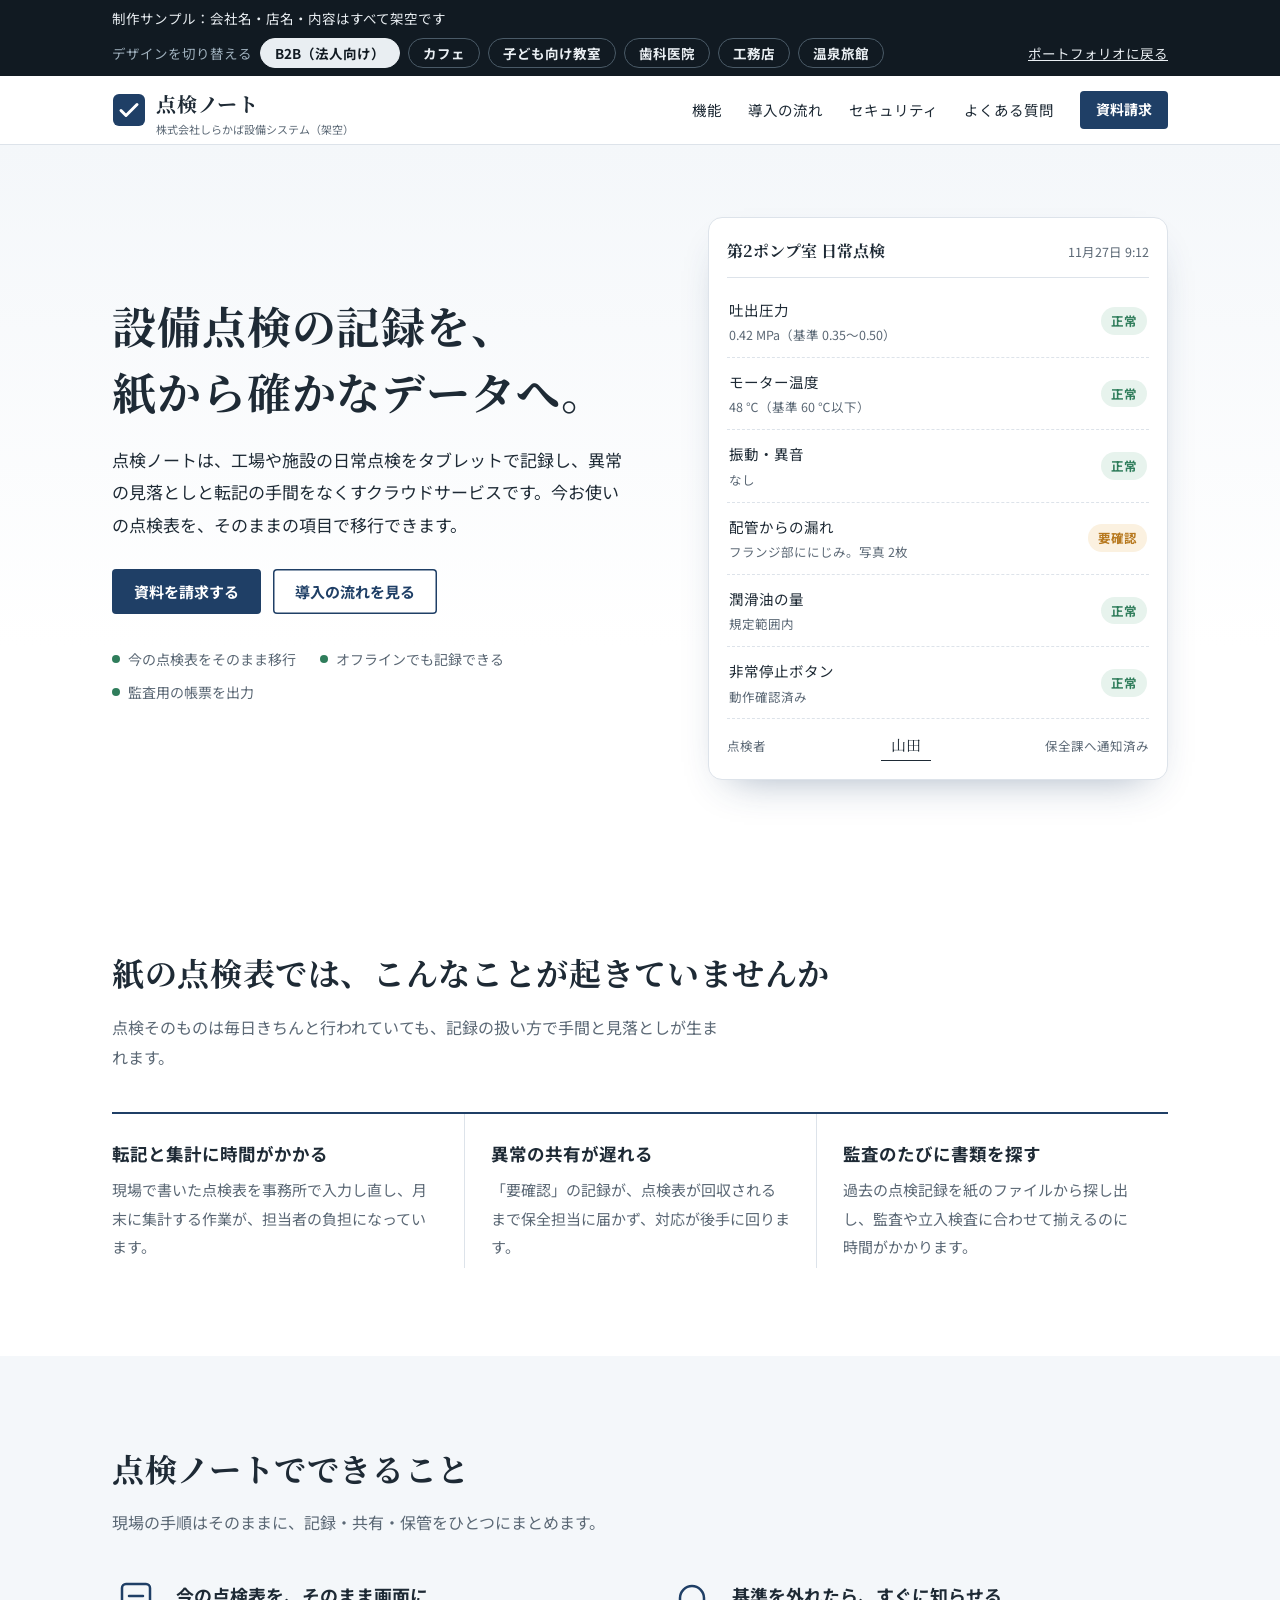
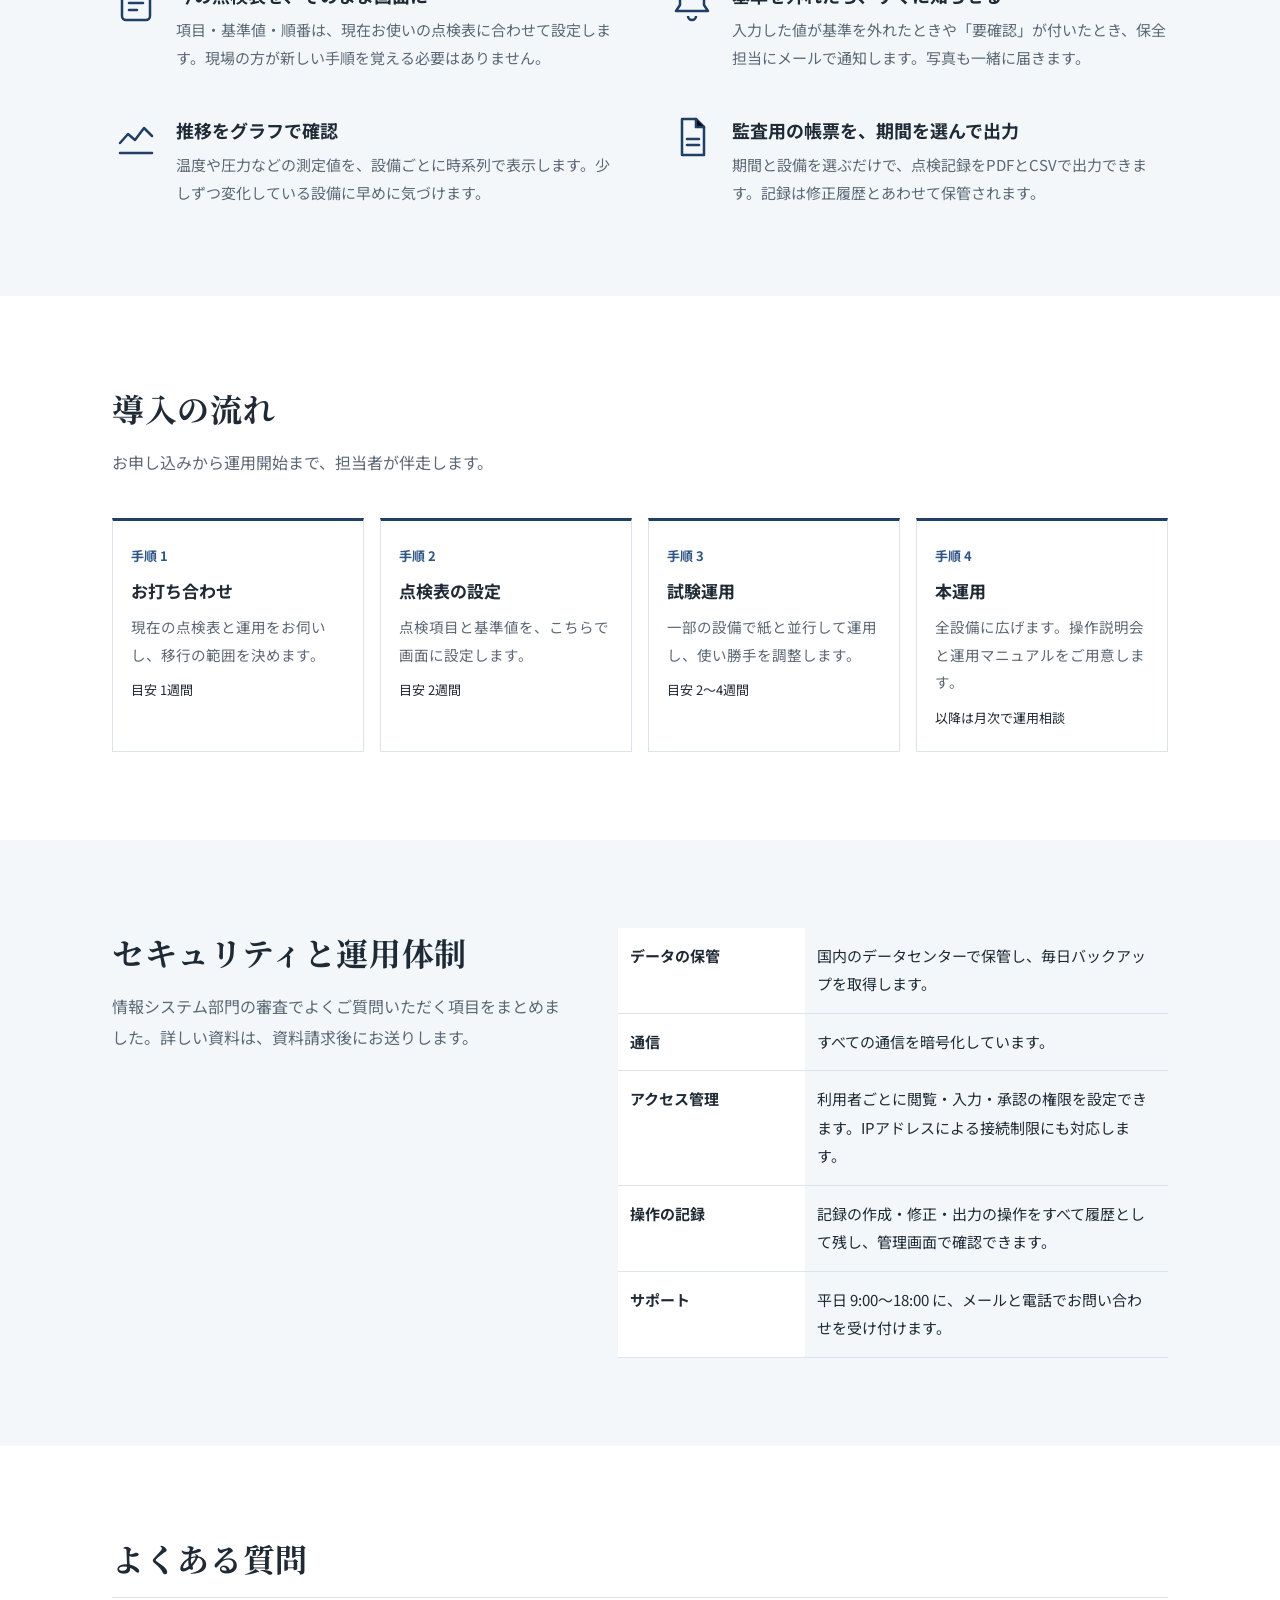
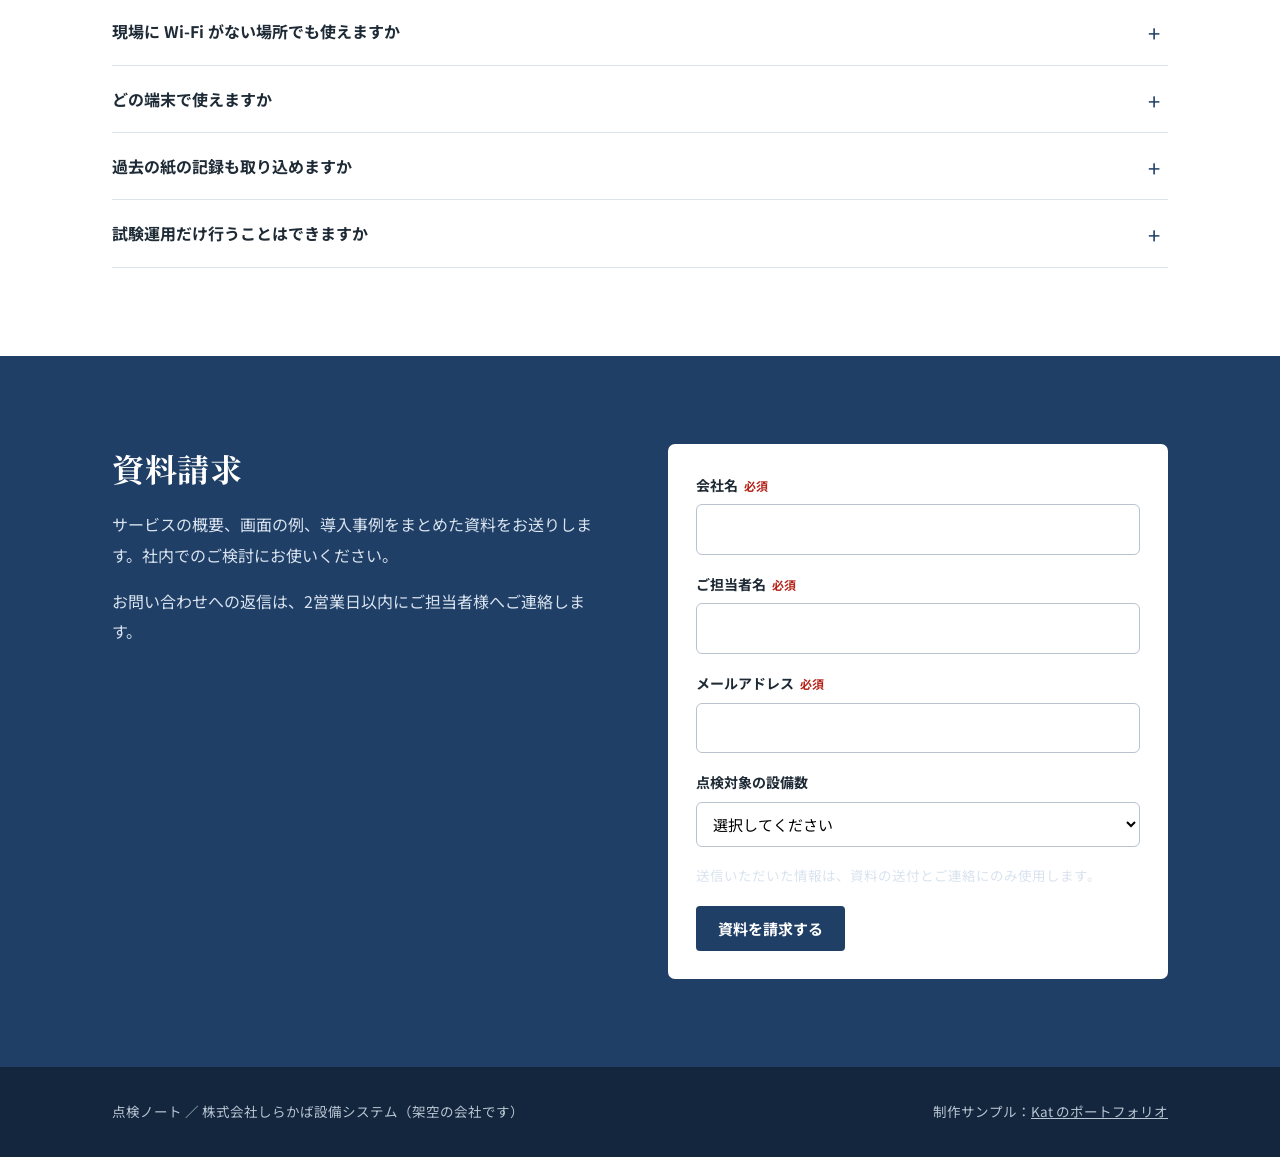
==== docs/samples/corporate/index.html @ 9414c715 "first commit" ====
<!DOCTYPE html>
<html lang="ja" data-theme="b2b">
<head>
<meta charset="utf-8">
<meta name="viewport" content="width=device-width, initial-scale=1">
<title>点検ノート｜設備点検の記録をデジタル化（制作サンプル）</title>
<meta name="robots" content="noindex">
<link rel="preconnect" href="https://fonts.googleapis.com">
<link rel="preconnect" href="https://fonts.gstatic.com" crossorigin>
<link href="https://fonts.googleapis.com/css2?family=Noto+Sans+JP:wght@400;500;700&family=Noto+Serif+JP:wght@600;700&family=Klee+One:wght@600&family=Zen+Maru+Gothic:wght@400;500;700&family=M+PLUS+Rounded+1c:wght@400;500;800&family=Zen+Kaku+Gothic+New:wght@500;700;900&family=Zen+Old+Mincho:wght@600;700&display=swap" rel="stylesheet">
<style>
  /* ---------- テーマ ---------- */
  :root, [data-theme="b2b"] {
    --bg: #ffffff; --tint: #f4f7fa; --line: #dde3ea; --text: #1e2a35; --sub: #5b6875;
    --primary: #1f3f66; --primary-2: #2d5689; --on-primary: #ffffff;
    --ok: #2f7d5b; --ok-bg: #e7f3ed; --warn: #b7791f; --warn-bg: #fbf1e0;
    --head: "Noto Serif JP", "Hiragino Mincho ProN", serif; --head-w: 700;
    --body: "Noto Sans JP", "Hiragino Sans", "Yu Gothic", sans-serif;
    --r: 4px; --r-card: 14px;
    --hero-bg: linear-gradient(180deg, #f4f7fa, #fff 70%);
    --dark: #1f3f66; --dark-text: #d9e3ef; --foot: #14263d; --foot-text: #b8c4d2;
  }
  [data-theme="cafe"] {
    --bg: #f6f7f2; --tint: #eceee4; --line: #d8dccd; --text: #2b2a26; --sub: #66655c;
    --primary: #3c5a44; --primary-2: #4c7055; --on-primary: #f6f7f2;
    --ok: #3c5a44; --ok-bg: #e2ebdf; --warn: #8a5a2b; --warn-bg: #f1e3d2;
    --head: "Klee One", "Hiragino Mincho ProN", serif; --head-w: 600;
    --body: "Zen Maru Gothic", "Hiragino Maru Gothic ProN", sans-serif;
    --r: 999px; --r-card: 22px;
    --hero-bg: repeating-linear-gradient(90deg, #f6f7f2 0 22px, #f1f3ec 22px 23px);
    --dark: #2f4636; --dark-text: #dfe7da; --foot: #26372b; --foot-text: #c4cfbf;
  }
  [data-theme="kids"] {
    --bg: #ffffff; --tint: #eef7ff; --line: #d6e6f5; --text: #22314a; --sub: #56667f;
    --primary: #ff7a2f; --primary-2: #f06818; --on-primary: #ffffff;
    --ok: #138a8a; --ok-bg: #dcf5f3; --warn: #c2410c; --warn-bg: #ffe9dc;
    --head: "M PLUS Rounded 1c", "Hiragino Maru Gothic ProN", sans-serif; --head-w: 800;
    --body: "M PLUS Rounded 1c", "Hiragino Maru Gothic ProN", sans-serif;
    --r: 12px; --r-card: 20px;
    --hero-bg: radial-gradient(#cfe5fb 1.4px, transparent 1.6px) 0 0 / 22px 22px, #eef7ff;
    --dark: #138a8a; --dark-text: #e3fbf9; --foot: #22314a; --foot-text: #c3cfe0;
  }

  [data-theme="dental"] {
    --bg: #ffffff; --tint: #eef6f5; --line: #d5e6e4; --text: #1f3133; --sub: #5a6e70;
    --primary: #24707a; --primary-2: #2d8591; --on-primary: #ffffff;
    --ok: #24707a; --ok-bg: #e0f1ef; --warn: #9a5b13; --warn-bg: #fbeedd;
    --head: "Zen Kaku Gothic New", "Hiragino Sans", sans-serif; --head-w: 700;
    --body: "Zen Kaku Gothic New", "Hiragino Sans", sans-serif;
    --r: 10px; --r-card: 18px;
    --hero-bg: linear-gradient(160deg, #e6f3f1 0%, #ffffff 55%);
    --dark: #1f5960; --dark-text: #d9ecea; --foot: #173e43; --foot-text: #b9d3d1;
  }
  [data-theme="builder"] {
    --bg: #ffffff; --tint: #f1efea; --line: #dcd8cf; --text: #262421; --sub: #625d55;
    --primary: #2d2a26; --primary-2: #4a453e; --on-primary: #ffffff;
    --ok: #8a6416; --ok-bg: #f4ead3; --warn: #2d2a26; --warn-bg: #e4e0d8;
    --head: "Zen Kaku Gothic New", "Hiragino Sans", sans-serif; --head-w: 900;
    --body: "Zen Kaku Gothic New", "Hiragino Sans", sans-serif;
    --r: 0px; --r-card: 0px;
    --hero-bg: linear-gradient(90deg, #f1efea 0 38%, #ffffff 38%);
    --dark: #2d2a26; --dark-text: #ddd7cc; --foot: #1c1a18; --foot-text: #b5aea3;
  }
  [data-theme="ryokan"] {
    --bg: #f4f3ef; --tint: #ebe9e2; --line: #d6d2c6; --text: #26292e; --sub: #63666b;
    --primary: #2c3e57; --primary-2: #3d5475; --on-primary: #f4f3ef;
    --ok: #7d5c2b; --ok-bg: #efe6d6; --warn: #8b3a2b; --warn-bg: #f2e1dc;
    --head: "Zen Old Mincho", "Hiragino Mincho ProN", serif; --head-w: 700;
    --body: "Noto Sans JP", "Hiragino Sans", sans-serif;
    --r: 2px; --r-card: 4px;
    --hero-bg: linear-gradient(180deg, #ebe9e2, #f4f3ef 80%);
    --dark: #2c3e57; --dark-text: #d8dee8; --foot: #1e2b3d; --foot-text: #b4bfcf;
  }

  * { box-sizing: border-box; }
  body { margin: 0; font-family: var(--body); color: var(--text); background: var(--bg); font-size: 16px; line-height: 1.9; }
  a { color: var(--primary-2); }
  :focus-visible { outline: 3px solid var(--primary-2); outline-offset: 2px; }
  .wrap { max-width: 1120px; margin: 0 auto; padding: 0 32px; }

  /* ---------- 切り替えバナー（サンプル共通） ---------- */
  .switcher { background: #111a22; color: #e9eef2; font-family: "Noto Sans JP", sans-serif; font-size: 13.5px; line-height: 1.5; }
  .switcher .wrap { display: flex; align-items: center; justify-content: space-between; gap: 10px 18px; flex-wrap: wrap; padding-top: 8px; padding-bottom: 8px; }
  .switcher a { color: #e9eef2; }
  .switcher .pick { display: flex; align-items: center; gap: 8px; flex-wrap: wrap; }
  .switcher .pick span { color: #9fb0bd; }
  .switcher button { font: 700 13.5px "Noto Sans JP", sans-serif; color: #e9eef2; background: transparent; border: 1px solid #4a5a67; border-radius: 999px; padding: 4px 14px; cursor: pointer; }
  .switcher button[aria-pressed="true"] { background: #e9eef2; color: #111a22; border-color: #e9eef2; }
  .switcher button:focus-visible { outline: 2px solid #ffd166; outline-offset: 2px; }
  .switcher button { white-space: nowrap; flex: none; }
  @media (max-width: 700px) {
    .switcher .pick { flex-wrap: nowrap; overflow-x: auto; width: 100%; padding-bottom: 4px; scrollbar-width: thin; }
    .switcher .pick span { flex: none; }
  }

  /* ---------- ヘッダー ---------- */
  header.g { border-bottom: 1px solid var(--line); background: var(--bg); position: sticky; top: 0; z-index: 5; }
  header.g .wrap { display: flex; align-items: center; justify-content: space-between; height: 68px; }
  .logo { display: flex; align-items: center; gap: 10px; text-decoration: none; color: var(--text); }
  .logo svg { flex: none; }
  .logo b { font-family: var(--head); font-weight: var(--head-w); font-size: 20px; letter-spacing: .04em; }
  .logo small { font-size: 11px; color: var(--sub); display: block; line-height: 1.2; }
  nav.g { display: flex; align-items: center; gap: 26px; font-size: 14.5px; }
  nav.g a { color: var(--text); text-decoration: none; }
  nav.g a:hover { color: var(--primary-2); }
  .btn { display: inline-block; font-weight: 700; text-decoration: none; border-radius: var(--r); padding: 12px 22px; font-size: 15px; line-height: 1.4; border: 0; cursor: pointer; font-family: var(--body); }
  .btn.primary { background: var(--primary); color: var(--on-primary); }
  .btn.primary:hover { background: var(--primary-2); }
  .btn.ghost { color: var(--primary); box-shadow: inset 0 0 0 1.5px var(--primary); background: var(--bg); }
  nav.g .btn { padding: 9px 16px; font-size: 14px; color: var(--on-primary); }
  [data-theme="kids"] .btn.primary { box-shadow: 0 4px 0 #c2541a; }
  [data-theme="kids"] .btn.primary:active { transform: translateY(2px); box-shadow: 0 2px 0 #c2541a; }

  /* ---------- ヒーロー ---------- */
  .hero { padding: 72px 0 80px; background: var(--hero-bg); }
  .hero .wrap { display: grid; grid-template-columns: 1.05fr .95fr; gap: 56px; align-items: center; }
  .hero h1 { font-family: var(--head); font-weight: var(--head-w); font-size: clamp(30px, 3.6vw, 44px); line-height: 1.5; margin: 0 0 20px; letter-spacing: .02em; }
  .hero h1 span { display: inline-block; }
  .hero p.lead { font-size: 17px; margin: 0 0 28px; max-width: 30em; }
  .hero .ctas { display: flex; gap: 12px; flex-wrap: wrap; }
  .hero .facts { display: flex; flex-wrap: wrap; gap: 6px 24px; margin: 32px 0 0; padding: 0; list-style: none; color: var(--sub); font-size: 14px; }
  .hero .facts li { white-space: nowrap; }
  .hero .facts li::before { content: ""; display: inline-block; width: 8px; height: 8px; background: var(--ok); border-radius: 50%; margin-right: 8px; vertical-align: 2px; }

  .device { background: #fff; border: 1px solid var(--line); border-radius: var(--r-card); box-shadow: 0 18px 40px -22px rgba(31,63,102,.45); padding: 18px; max-width: 460px; justify-self: end; width: 100%; }
  [data-theme="cafe"] .device { box-shadow: 0 18px 40px -24px rgba(47,70,54,.5); transform: rotate(-1.2deg); }
  [data-theme="kids"] .device { box-shadow: 8px 8px 0 #cfe5fb; border: 2px solid #22314a; }
  .device .top { display: flex; justify-content: space-between; align-items: baseline; border-bottom: 1px solid var(--line); padding-bottom: 10px; gap: 10px; }
  .device .top b { font-size: 16px; font-family: var(--head); font-weight: var(--head-w); }
  .device .top span { font-size: 12.5px; color: var(--sub); white-space: nowrap; }
  .checks { list-style: none; margin: 8px 0 0; padding: 0; }
  .checks li { display: grid; grid-template-columns: 1fr auto; gap: 8px; padding: 10px 2px; border-bottom: 1px dashed var(--line); font-size: 14.5px; }
  .checks li small { display: block; color: var(--sub); font-size: 12.5px; }
  .tag { font-size: 12.5px; font-weight: 700; padding: 2px 10px; border-radius: 999px; align-self: center; white-space: nowrap; }
  .tag.ok { color: var(--ok); background: var(--ok-bg); }
  .tag.warn { color: var(--warn); background: var(--warn-bg); }
  .tag.plain { color: var(--sub); background: var(--tint); }
  .device .foot { display: flex; justify-content: space-between; align-items: center; gap: 8px; margin-top: 12px; font-size: 12.5px; color: var(--sub); }
  .device .foot .sign { font-family: var(--head); color: var(--text); font-size: 15px; border-bottom: 1px solid var(--text); padding: 0 10px; }

  /* ---------- 各セクション ---------- */
  section { padding: 88px 0; }
  section.tint { background: var(--tint); }
  h2 { font-family: var(--head); font-weight: var(--head-w); font-size: clamp(24px, 2.6vw, 32px); line-height: 1.55; margin: 0 0 14px; letter-spacing: .02em; }
  .sec-lead { color: var(--sub); max-width: 38em; margin: 0 0 40px; }

  .issues { display: grid; grid-template-columns: repeat(3, 1fr); border-top: 2px solid var(--primary); }
  [data-theme="cafe"] .issues { border-top: 2px dotted var(--primary); }
  .issues div { padding: 26px 26px 6px 0; }
  .issues div + div { padding-left: 26px; border-left: 1px solid var(--line); }
  .issues h3 { font-size: 17.5px; margin: 0 0 8px; line-height: 1.6; }
  .issues p { margin: 0; color: var(--sub); font-size: 15px; }
  [data-theme="kids"] .issues { border-top: 0; gap: 16px; }
  [data-theme="kids"] .issues div { background: var(--tint); border-radius: var(--r-card); padding: 22px; border: 0; }

  .features { display: grid; grid-template-columns: 1fr 1fr; gap: 40px 56px; }
  .feature { display: grid; grid-template-columns: 48px 1fr; gap: 16px; }
  .feature svg { width: 48px; height: 48px; color: var(--primary); }
  [data-theme="kids"] .feature svg { background: var(--ok-bg); color: var(--ok); border-radius: 14px; padding: 8px; }
  .feature h3 { font-size: 18px; margin: 4px 0 6px; line-height: 1.55; }
  .feature p { margin: 0; color: var(--sub); font-size: 15px; }

  .steps { list-style: none; counter-reset: s; margin: 0; padding: 0; display: grid; grid-template-columns: repeat(4, 1fr); gap: 16px; }
  .steps li { counter-increment: s; background: #fff; border: 1px solid var(--line); border-top: 3px solid var(--primary); padding: 18px 18px 20px; border-radius: 0; }
  .steps li::before { content: var(--step-label, "手順 ") counter(s); font-size: 13px; font-weight: 700; color: var(--primary-2); }
  [data-theme="cafe"] .steps li { border: 1px solid var(--line); border-radius: var(--r-card); }
  [data-theme="kids"] .steps li { border: 2px solid var(--line); border-radius: var(--r-card); }
  [data-theme="kids"] .steps li:nth-child(even) { border-top-color: var(--ok); }
  [data-theme="kids"] .steps li:nth-child(odd) { border-top: 6px solid var(--primary); }
  [data-theme="kids"] .steps li:nth-child(even) { border-top: 6px solid var(--ok); }
  .steps h3 { font-size: 17px; margin: 6px 0 6px; }
  .steps p { margin: 0; font-size: 14.5px; color: var(--sub); }
  .steps .term { display: block; margin-top: 10px; font-size: 13px; color: var(--text); }

  .info { display: grid; grid-template-columns: .9fr 1.1fr; gap: 56px; align-items: start; }
  .info table { width: 100%; border-collapse: collapse; font-size: 15px; }
  .info th, .info td { text-align: left; padding: 14px 12px; border-bottom: 1px solid var(--line); vertical-align: top; }
  .info th { width: 34%; font-weight: 700; background: var(--tint); }
  section.tint .info th { background: var(--bg); }

  .faq details { border-bottom: 1px solid var(--line); }
  .faq details:first-of-type { border-top: 1px solid var(--line); }
  .faq summary { cursor: pointer; list-style: none; padding: 18px 40px 18px 0; font-weight: 700; position: relative; }
  .faq summary::-webkit-details-marker { display: none; }
  .faq summary::after { content: "+"; position: absolute; right: 8px; top: 14px; font-size: 22px; font-weight: 400; color: var(--primary); }
  .faq details[open] summary::after { content: "−"; }
  .faq details p { margin: 0 0 18px; color: var(--sub); max-width: 46em; }

  .contact { background: var(--dark); color: #fff; }
  .contact .wrap { display: grid; grid-template-columns: 1fr 1fr; gap: 56px; }
  .contact h2 { color: #fff; }
  .contact p { color: var(--dark-text); }
  form { background: #fff; color: #1e2a35; border-radius: calc(var(--r-card) / 2); padding: 28px; }
  .field { margin-bottom: 16px; }
  .field label { display: block; font-size: 14px; font-weight: 700; margin-bottom: 6px; }
  .field label .req { color: #b42318; font-size: 12px; margin-left: 6px; }
  .field input, .field select { width: 100%; font: inherit; font-size: 15px; padding: 10px 12px; border: 1px solid #b9c3ce; border-radius: 6px; background: #fff; }
  .field input:focus, .field select:focus { border-color: var(--primary-2); outline: 2px solid rgba(45,86,137,.25); }
  .field .err { color: #b42318; font-size: 13px; margin-top: 4px; display: none; }
  .field.invalid input { border-color: #b42318; }
  .field.invalid .err { display: block; }
  .agree { font-size: 13.5px; color: #5b6875; margin: 6px 0 18px; }
  .done { display: none; border-left: 4px solid var(--ok); background: var(--ok-bg); padding: 14px 16px; margin-top: 16px; font-size: 14.5px; }
  .done.show { display: block; }
  form .btn.primary { color: var(--on-primary); }

  /* 歯科 */
  [data-theme="dental"] .device { box-shadow: 0 20px 44px -26px rgba(36,112,122,.55); }
  [data-theme="dental"] .issues { border-top: 0; gap: 16px; }
  [data-theme="dental"] .issues div { border: 1px solid var(--line); border-radius: var(--r-card); padding: 22px; }
  [data-theme="dental"] .steps li { border-radius: var(--r-card); border-top-width: 1px; border-left: 4px solid var(--primary); }
  /* 工務店 */
  [data-theme="builder"] .hero h1 { font-size: clamp(34px, 4.8vw, 60px); line-height: 1.3; letter-spacing: 0; }
  [data-theme="builder"] .device { border: 2px solid var(--text); box-shadow: 12px 12px 0 #d9c49a; }
  [data-theme="builder"] .issues { border-top: 6px solid var(--text); }
  [data-theme="builder"] h2 { font-size: clamp(26px, 3vw, 38px); }
  [data-theme="builder"] .steps li { border: 2px solid var(--text); border-top-width: 2px; }
  [data-theme="builder"] .steps li::before { color: var(--ok); font-size: 15px; }
  [data-theme="builder"] .feature svg { color: var(--ok); }
  /* 旅館 */
  [data-theme="ryokan"] h2, [data-theme="ryokan"] .hero h1 { letter-spacing: .12em; }
  [data-theme="ryokan"] .device { box-shadow: none; border: 1px solid var(--text); background: #fbfaf7; }
  [data-theme="ryokan"] .issues { border-top: 1px solid var(--text); }
  [data-theme="ryokan"] .steps li { background: transparent; border: 0; border-top: 1px solid var(--text); padding-left: 0; }
  [data-theme="ryokan"] .feature svg { color: var(--ok); }
  @media (min-width: 901px) {
    [data-theme="ryokan"] .hero .wrap > div:first-child { display: grid; grid-template-columns: auto minmax(0, 1fr); column-gap: 44px; align-items: start; }
    [data-theme="ryokan"] .hero h1 { writing-mode: vertical-rl; grid-row: 1 / span 3; font-size: clamp(34px, 3.4vw, 44px); line-height: 1.7; margin: 0; height: 9.5em; }
    [data-theme="ryokan"] .hero h1 span { display: block; }
    [data-theme="ryokan"] .hero p.lead { margin-top: 8px; }
  }

  footer { background: var(--foot); color: var(--foot-text); font-size: 13.5px; padding: 32px 0; }
  footer .wrap { display: flex; justify-content: space-between; flex-wrap: wrap; gap: 12px; }
  footer a { color: var(--foot-text); }

  @media (max-width: 900px) {
    nav.g a:not(.btn) { display: none; }
    .hero .wrap, .info, .contact .wrap { grid-template-columns: 1fr; }
    .device { justify-self: start; }
    .issues { grid-template-columns: 1fr; }
    .issues div + div { padding-left: 0; border-left: 0; border-top: 1px solid var(--line); }
    [data-theme="kids"] .issues div + div { padding-left: 22px; border-top: 0; }
    .features { grid-template-columns: 1fr; }
    .steps { grid-template-columns: 1fr 1fr; }
  }
  @media (max-width: 560px) {
    .wrap { padding: 0 20px; }
    .steps { grid-template-columns: 1fr; }
    .hero .facts { flex-direction: column; gap: 4px; }
  }
</style>
</head>
<body>
<div class="switcher" role="region" aria-label="制作サンプルの表示切り替え">
  <div class="wrap">
    <span>制作サンプル：会社名・店名・内容はすべて架空です</span>
    <div class="pick" id="pick"><span id="pick-label">デザインを切り替える</span></div>
    <a href="../../index.html">ポートフォリオに戻る</a>
  </div>
</div>

<header class="g">
  <div class="wrap">
    <a class="logo" href="#top" id="logo"></a>
    <nav class="g" aria-label="メイン" id="nav"></nav>
  </div>
</header>

<main id="top">
  <div class="hero">
    <div class="wrap">
      <div>
        <h1 id="h1"></h1>
        <p class="lead" id="lead"></p>
        <div class="ctas" id="ctas"></div>
        <ul class="facts" id="facts"></ul>
      </div>
      <div class="device" id="device" role="img"></div>
    </div>
  </div>

  <section aria-labelledby="issues-h">
    <div class="wrap">
      <h2 id="issues-h"></h2>
      <p class="sec-lead" id="issues-lead"></p>
      <div class="issues" id="issues"></div>
    </div>
  </section>

  <section class="tint" id="features" aria-labelledby="features-h">
    <div class="wrap">
      <h2 id="features-h"></h2>
      <p class="sec-lead" id="features-lead"></p>
      <div class="features" id="feature-list"></div>
    </div>
  </section>

  <section id="flow" aria-labelledby="flow-h">
    <div class="wrap">
      <h2 id="flow-h"></h2>
      <p class="sec-lead" id="flow-lead"></p>
      <ol class="steps" id="steps"></ol>
    </div>
  </section>

  <section class="tint" id="info" aria-labelledby="info-h">
    <div class="wrap info">
      <div>
        <h2 id="info-h"></h2>
        <p class="sec-lead" id="info-lead" style="margin-bottom:0"></p>
      </div>
      <table id="info-table"></table>
    </div>
  </section>

  <section id="faq" class="faq" aria-labelledby="faq-h">
    <div class="wrap">
      <h2 id="faq-h">よくある質問</h2>
      <div id="faq-list"></div>
    </div>
  </section>

  <section class="contact" id="contact" aria-labelledby="contact-h">
    <div class="wrap">
      <div id="contact-text"><h2 id="contact-h"></h2></div>
      <form id="form" novalidate></form>
    </div>
  </section>
</main>

<footer>
  <div class="wrap">
    <span id="foot-name"></span>
    <span>制作サンプル：<a href="../../index.html">Kat のポートフォリオ</a></span>
  </div>
</footer>

<script>
(function () {
  "use strict";

  // アイコン（48x48、currentColor で塗る）
  const ICON = {
    sheet: '<rect x="10" y="6" width="28" height="36" rx="4" fill="none" stroke="currentColor" stroke-width="2.5"/><path d="M17 18h14M17 25h14M17 32h8" stroke="currentColor" stroke-width="2.5" stroke-linecap="round"/>',
    bell: '<path d="M24 8a12 12 0 0 1 12 12v7l4 6H8l4-6v-7A12 12 0 0 1 24 8z" fill="none" stroke="currentColor" stroke-width="2.5" stroke-linejoin="round"/><path d="M20 38a4 4 0 0 0 8 0" fill="none" stroke="currentColor" stroke-width="2.5"/>',
    chart: '<path d="M8 30l8-9 7 6 9-12 8 8" fill="none" stroke="currentColor" stroke-width="2.5" stroke-linejoin="round" stroke-linecap="round"/><path d="M8 40h32" stroke="currentColor" stroke-width="2.5" stroke-linecap="round"/>',
    doc: '<path d="M14 6h14l8 8v28H14z" fill="none" stroke="currentColor" stroke-width="2.5" stroke-linejoin="round"/><path d="M28 6v8h8M19 26h12M19 32h12" stroke="currentColor" stroke-width="2.5" stroke-linecap="round"/>',
    cup: '<path d="M10 18h24v10a10 10 0 0 1-10 10h-4a10 10 0 0 1-10-10z" fill="none" stroke="currentColor" stroke-width="2.5" stroke-linejoin="round"/><path d="M34 21h3a4 4 0 0 1 0 8h-3M16 8c-2 3 2 4 0 7M23 8c-2 3 2 4 0 7" fill="none" stroke="currentColor" stroke-width="2.5" stroke-linecap="round"/>',
    leaf: '<path d="M10 38C10 20 22 10 40 10c0 18-10 28-28 28z" fill="none" stroke="currentColor" stroke-width="2.5" stroke-linejoin="round"/><path d="M10 38L28 20" stroke="currentColor" stroke-width="2.5" stroke-linecap="round"/>',
    chair: '<path d="M14 8v18h20V8M12 26h24M16 26v14M32 26v14" fill="none" stroke="currentColor" stroke-width="2.5" stroke-linecap="round" stroke-linejoin="round"/>',
    clock: '<circle cx="24" cy="24" r="16" fill="none" stroke="currentColor" stroke-width="2.5"/><path d="M24 14v10l7 5" fill="none" stroke="currentColor" stroke-width="2.5" stroke-linecap="round"/>',
    puzzle: '<path d="M10 14h9a4 4 0 1 1 8 0h9v9a4 4 0 1 0 0 8v9H27a4 4 0 1 0-8 0h-9z" fill="none" stroke="currentColor" stroke-width="2.5" stroke-linejoin="round"/>',
    people: '<circle cx="17" cy="17" r="6" fill="none" stroke="currentColor" stroke-width="2.5"/><circle cx="32" cy="19" r="5" fill="none" stroke="currentColor" stroke-width="2.5"/><path d="M6 38c1-7 6-11 11-11s10 4 11 11M28 37c1-5 4-8 8-8 3 0 6 3 7 8" fill="none" stroke="currentColor" stroke-width="2.5" stroke-linecap="round"/>',
    star: '<path d="M24 7l5 11 12 1-9 8 3 12-11-6-11 6 3-12-9-8 12-1z" fill="none" stroke="currentColor" stroke-width="2.5" stroke-linejoin="round"/>',
    chat: '<path d="M8 12h32v20H22l-8 7v-7H8z" fill="none" stroke="currentColor" stroke-width="2.5" stroke-linejoin="round"/>',
    calendar: '<rect x="8" y="10" width="32" height="30" rx="4" fill="none" stroke="currentColor" stroke-width="2.5"/><path d="M8 19h32M16 6v8M32 6v8M15 27h5M15 33h5M27 27h5" stroke="currentColor" stroke-width="2.5" stroke-linecap="round"/>',
    shield: '<path d="M24 6l15 6v10c0 10-6 17-15 20C15 39 9 32 9 22V12z" fill="none" stroke="currentColor" stroke-width="2.5" stroke-linejoin="round"/><path d="M17 24l5 5 9-10" fill="none" stroke="currentColor" stroke-width="2.5" stroke-linecap="round" stroke-linejoin="round"/>',
    home: '<path d="M7 23L24 9l17 14M12 19v20h24V19" fill="none" stroke="currentColor" stroke-width="2.5" stroke-linecap="round" stroke-linejoin="round"/><path d="M21 39V29h6v10" fill="none" stroke="currentColor" stroke-width="2.5" stroke-linejoin="round"/>',
    tool: '<path d="M30 8a8 8 0 0 0-7 11L9 33l6 6 14-14a8 8 0 0 0 11-7l-5 2-4-4 2-5z" fill="none" stroke="currentColor" stroke-width="2.5" stroke-linejoin="round"/>',
    steam: '<path d="M8 32c4 6 28 6 32 0M10 38h28" fill="none" stroke="currentColor" stroke-width="2.5" stroke-linecap="round"/><path d="M17 8c-3 4 3 6 0 10s3 6 0 9M24 8c-3 4 3 6 0 10s3 6 0 9M31 8c-3 4 3 6 0 10s3 6 0 9" fill="none" stroke="currentColor" stroke-width="2.5" stroke-linecap="round"/>',
    bowl: '<path d="M7 22h34a17 15 0 0 1-34 0z" fill="none" stroke="currentColor" stroke-width="2.5" stroke-linejoin="round"/><path d="M16 40h16M30 8l-6 12M38 10l-10 10" stroke="currentColor" stroke-width="2.5" stroke-linecap="round"/>',
    bed: '<path d="M6 36V12M6 26h36v10M42 36V26a6 6 0 0 0-6-6H22v6" fill="none" stroke="currentColor" stroke-width="2.5" stroke-linecap="round" stroke-linejoin="round"/><circle cx="14" cy="20" r="3.5" fill="none" stroke="currentColor" stroke-width="2.5"/>',
    car: '<path d="M8 30l4-11h24l4 11v8H8z" fill="none" stroke="currentColor" stroke-width="2.5" stroke-linejoin="round"/><circle cx="15" cy="38" r="3" fill="currentColor"/><circle cx="33" cy="38" r="3" fill="currentColor"/><path d="M8 30h32" stroke="currentColor" stroke-width="2.5"/>',
  };

  const PATTERNS = {


    b2b: {
      label: "B2B（法人向け）",
      title: "点検ノート｜設備点検の記録をデジタル化（制作サンプル）",
      logo: { name: "点検ノート", company: "株式会社しらかば設備システム（架空）", mark: '<rect x="1" y="1" width="32" height="32" rx="6" fill="#1f3f66"/><path d="M9 17.5l5 5 11-11" fill="none" stroke="#fff" stroke-width="3" stroke-linecap="round" stroke-linejoin="round"/>' },
      nav: [["#features", "機能"], ["#flow", "導入の流れ"], ["#info", "セキュリティ"], ["#faq", "よくある質問"]],
      navCta: "資料請求",
      h1: ["設備点検の記録を、", "紙から確かなデータへ。"],
      lead: "点検ノートは、工場や施設の日常点検をタブレットで記録し、異常の見落としと転記の手間をなくすクラウドサービスです。今お使いの点検表を、そのままの項目で移行できます。",
      ctas: [["#contact", "資料を請求する", "primary"], ["#flow", "導入の流れを見る", "ghost"]],
      facts: ["今の点検表をそのまま移行", "オフラインでも記録できる", "監査用の帳票を出力"],
      device: {
        aria: "タブレットでの点検記録画面のイメージ。6項目中5項目が正常、1項目が要確認",
        title: "第2ポンプ室 日常点検", meta: "11月27日 9:12",
        rows: [["吐出圧力", "0.42 MPa（基準 0.35〜0.50）", "正常", "ok"], ["モーター温度", "48 ℃（基準 60 ℃以下）", "正常", "ok"], ["振動・異音", "なし", "正常", "ok"], ["配管からの漏れ", "フランジ部ににじみ。写真 2枚", "要確認", "warn"], ["潤滑油の量", "規定範囲内", "正常", "ok"], ["非常停止ボタン", "動作確認済み", "正常", "ok"]],
        foot: ["点検者", "山田", "保全課へ通知済み"],
      },
      issues: { h: "紙の点検表では、こんなことが起きていませんか", lead: "点検そのものは毎日きちんと行われていても、記録の扱い方で手間と見落としが生まれます。",
        items: [["転記と集計に時間がかかる", "現場で書いた点検表を事務所で入力し直し、月末に集計する作業が、担当者の負担になっています。"], ["異常の共有が遅れる", "「要確認」の記録が、点検表が回収されるまで保全担当に届かず、対応が後手に回ります。"], ["監査のたびに書類を探す", "過去の点検記録を紙のファイルから探し出し、監査や立入検査に合わせて揃えるのに時間がかかります。"]] },
      features: { h: "点検ノートでできること", lead: "現場の手順はそのままに、記録・共有・保管をひとつにまとめます。",
        items: [["sheet", "今の点検表を、そのまま画面に", "項目・基準値・順番は、現在お使いの点検表に合わせて設定します。現場の方が新しい手順を覚える必要はありません。"], ["bell", "基準を外れたら、すぐに知らせる", "入力した値が基準を外れたときや「要確認」が付いたとき、保全担当にメールで通知します。写真も一緒に届きます。"], ["chart", "推移をグラフで確認", "温度や圧力などの測定値を、設備ごとに時系列で表示します。少しずつ変化している設備に早めに気づけます。"], ["doc", "監査用の帳票を、期間を選んで出力", "期間と設備を選ぶだけで、点検記録をPDFとCSVで出力できます。記録は修正履歴とあわせて保管されます。"]] },
      flow: { h: "導入の流れ", lead: "お申し込みから運用開始まで、担当者が伴走します。", stepLabel: "手順 ",
        items: [["お打ち合わせ", "現在の点検表と運用をお伺いし、移行の範囲を決めます。", "目安 1週間"], ["点検表の設定", "点検項目と基準値を、こちらで画面に設定します。", "目安 2週間"], ["試験運用", "一部の設備で紙と並行して運用し、使い勝手を調整します。", "目安 2〜4週間"], ["本運用", "全設備に広げます。操作説明会と運用マニュアルをご用意します。", "以降は月次で運用相談"]] },
      info: { h: "セキュリティと運用体制", lead: "情報システム部門の審査でよくご質問いただく項目をまとめました。詳しい資料は、資料請求後にお送りします。",
        rows: [["データの保管", "国内のデータセンターで保管し、毎日バックアップを取得します。"], ["通信", "すべての通信を暗号化しています。"], ["アクセス管理", "利用者ごとに閲覧・入力・承認の権限を設定できます。IPアドレスによる接続制限にも対応します。"], ["操作の記録", "記録の作成・修正・出力の操作をすべて履歴として残し、管理画面で確認できます。"], ["サポート", "平日 9:00〜18:00 に、メールと電話でお問い合わせを受け付けます。"]] },
      faq: [["現場に Wi-Fi がない場所でも使えますか", "はい。電波の届かない場所でも記録でき、通信できる場所に戻ったときに自動で送信されます。"], ["どの端末で使えますか", "一般的なタブレットとスマートフォン、パソコンのブラウザで利用できます。専用の端末は必要ありません。"], ["過去の紙の記録も取り込めますか", "Excel などで管理されている過去の記録は、項目を合わせたうえで取り込めます。紙だけで保管されている記録は、ご相談ください。"], ["試験運用だけ行うことはできますか", "はい。一部の設備で試験運用を行い、効果を確かめてから本運用を判断していただけます。"]],
      contact: { h: "資料請求", text: ["サービスの概要、画面の例、導入事例をまとめた資料をお送りします。社内でのご検討にお使いください。", "お問い合わせへの返信は、2営業日以内にご担当者様へご連絡します。"],
        fields: [["company", "会社名", "organization", "会社名を入力してください。"], ["person", "ご担当者名", "name", "ご担当者名を入力してください。"]],
        emailErr: "メールアドレスを正しい形式で入力してください（例：name@example.co.jp）。",
        select: ["点検対象の設備数", ["50台未満", "50〜200台", "200台以上", "未定"]],
        agree: "送信いただいた情報は、資料の送付とご連絡にのみ使用します。", submit: "資料を請求する" },
      foot: "点検ノート ／ 株式会社しらかば設備システム（架空の会社です）",
    },

    cafe: {
      label: "カフェ",
      title: "ひだまり珈琲｜住宅街の小さな自家焙煎カフェ（制作サンプル）",
      logo: { name: "ひだまり珈琲", company: "自家焙煎と焼き菓子の店（架空）", mark: '<circle cx="17" cy="17" r="16" fill="#3c5a44"/><path d="M10 15h13v4a6 6 0 0 1-6 6h-1a6 6 0 0 1-6-6zM23 16h2a2.5 2.5 0 0 1 0 5h-2M14 8c-1 2 1 3 0 5M18 8c-1 2 1 3 0 5" fill="none" stroke="#f6f7f2" stroke-width="1.8" stroke-linecap="round"/>' },
      nav: [["#features", "こだわり"], ["#flow", "貸切のご予約"], ["#info", "店舗情報"], ["#faq", "よくある質問"]],
      navCta: "ご予約",
      h1: ["いつもの散歩道に、", "一杯の寄り道を。"],
      lead: "ひだまり珈琲は、住宅街の角にある12席の小さなカフェです。毎週焙煎する豆と、店で焼く焼き菓子で、ひと息つける時間をご用意しています。",
      ctas: [["#info", "営業時間と場所を見る", "primary"], ["#flow", "貸切のご予約について", "ghost"]],
      facts: ["豆は毎週店内で焙煎", "焼き菓子は毎朝手作り", "ペット連れはテラス席で"],
      device: {
        aria: "本日のおすすめを書いた黒板メニューのイメージ",
        title: "本日のおすすめ", meta: "11月27日",
        rows: [["季節のブレンド", "浅煎り。柑橘のような香り", "おすすめ", "ok"], ["自家製かためプリン", "卵と牛乳だけで蒸し焼きに", "数量限定", "warn"], ["焼き菓子の盛り合わせ", "スコーン・フィナンシェ・クッキー", "人気", "plain"], ["ほうじ茶ラテ", "珈琲が苦手な方にも", "温・冷", "plain"]],
        foot: ["店主より", "ひだまり", "豆の量り売りもあります"],
      },
      issues: { h: "こんな時間に、どうぞ", lead: "大きなお店ではないぶん、ゆっくり過ごしていただけるようにしています。",
        items: [["朝の散歩のついでに", "7時半から開けています。テイクアウトの一杯と焼きたてのスコーンで、一日を始めてみてください。"], ["ひとりで本を読みたい午後に", "窓際のカウンター席は、ひとりで長く過ごす方のための席です。おかわりの珈琲は少しお安くしています。"], ["家族や友人との小さな集まりに", "6名様まで座れる大きなテーブルがあります。誕生日や送別会の貸切もお受けしています。"]] },
      features: { h: "ひだまり珈琲のこだわり", lead: "特別なことはしていません。毎日同じことを、丁寧に続けています。",
        items: [["cup", "毎週、少しずつ焙煎", "焙煎したての豆を使うため、1週間で使い切る量だけを焼いています。季節ごとに産地の違う豆を選んでいます。"], ["leaf", "焼き菓子は毎朝店内で", "国産の小麦と発酵バターで、毎朝その日の分を焼いています。売り切れの際はご容赦ください。"], ["chair", "長居をしていただける席", "12席のうち半分は、ひとりで過ごせるカウンター席です。電源のある席もご用意しています。"], ["clock", "朝7時半からの営業", "通勤や散歩の前に立ち寄れるよう、朝早くから開けています。テイクアウトは開店直後から承ります。"]] },
      flow: { h: "貸切のご予約の流れ", lead: "誕生日会や小さなパーティーに、お店をまるごとお使いいただけます。", stepLabel: "その",
        items: [["ご相談", "ご希望の日時と人数を、下のフォームからお知らせください。", "2週間前までに"], ["内容のご確認", "お料理やケーキのご希望を、メールでお伺いします。", "数日以内にご連絡"], ["ご予約の確定", "内容が決まりましたら、ご予約を確定します。", "前日まで変更できます"], ["当日", "お店を貸切にして、皆さまをお待ちしています。", "最大12名様まで"]] },
      info: { h: "店舗情報", lead: "駅から歩いて8分、公園の向かいにあります。お車の方は近くのコインパーキングをご利用ください。",
        rows: [["営業時間", "7:30〜18:00（ラストオーダー 17:30）"], ["定休日", "水曜日・第3木曜日"], ["席数", "12席（カウンター6席・テーブル6席）、テラス2席"], ["所在地", "架空のお店のため、住所はありません"], ["その他", "全席禁煙。テラス席はペットとご一緒にどうぞ。"]] },
      faq: [["予約なしでも入れますか", "はい。通常の営業時間は予約なしでお入りいただけます。混み合う週末のお昼は、少しお待ちいただくことがあります。"], ["豆だけ買うことはできますか", "はい。その週に焙煎した豆を、100g から量り売りしています。挽き方もご指定いただけます。"], ["小さな子ども連れでも大丈夫ですか", "大丈夫です。子ども用の椅子と、取り分け用の小皿をご用意しています。"], ["アレルギーの対応はできますか", "焼き菓子には小麦・卵・乳を使っています。ご心配な点は、ご注文の前にスタッフへお声がけください。"]],
      contact: { h: "貸切・ご予約のお問い合わせ", text: ["貸切のご相談や、焼き菓子のまとめてのご注文はこちらからどうぞ。", "お返事は、2〜3日以内にメールでお送りします。"],
        fields: [["name", "お名前", "name", "お名前を入力してください。"], ["date", "ご希望の日にち", "off", "ご希望の日にちを入力してください（例：12月14日 午後）。"]],
        emailErr: "メールアドレスを正しい形式で入力してください（例：name@example.com）。",
        select: ["人数", ["4名以下", "5〜8名", "9〜12名", "未定"]],
        agree: "いただいた情報は、ご予約のご連絡にのみ使用します。", submit: "この内容で問い合わせる" },
      foot: "ひだまり珈琲（架空のお店です）",
    },

    kids: {
      label: "子ども向け教室",
      title: "こどもプログラミング教室 ことこと（制作サンプル）",
      logo: { name: "ことこと", company: "こどもプログラミング教室（架空）", mark: '<rect x="1" y="1" width="32" height="32" rx="10" fill="#ff7a2f"/><path d="M12 11l-5 6 5 6M22 11l5 6-5 6" fill="none" stroke="#fff" stroke-width="3" stroke-linecap="round" stroke-linejoin="round"/><circle cx="17" cy="17" r="2.5" fill="#fff"/>' },
      nav: [["#features", "教室の特長"], ["#flow", "入会までの流れ"], ["#info", "教室の概要"], ["#faq", "よくある質問"]],
      navCta: "無料体験",
      h1: ["「つくってみたい」を、", "自分の手でかたちに。"],
      lead: "ことことは、小学生のためのプログラミング教室です。ゲームやロボットを作りながら、順番に考える力と、うまくいかないときに工夫する力を育てます。",
      ctas: [["#contact", "無料体験に申し込む", "primary"], ["#info", "教室の概要を見る", "ghost"]],
      facts: ["小学1年生から", "1クラス6人までの少人数", "はじめてでも大丈夫"],
      device: {
        aria: "今週のクラスの時間割と空き状況のイメージ",
        title: "今週のクラス", meta: "11月24日〜30日",
        rows: [["月 16:30 はじめてクラス", "1・2年生 ／ タブレットで絵を動かす", "空きあり", "ok"], ["水 17:00 ゲームづくり", "3・4年生 ／ 迷路ゲームを作る", "残り2席", "warn"], ["土 10:00 ロボット", "4〜6年生 ／ センサーで動かす", "満席", "plain"], ["土 13:30 はじめてクラス", "1・2年生 ／ 無料体験あり", "空きあり", "ok"]],
        foot: ["担当", "こばやし", "保護者の見学もできます"],
      },
      issues: { h: "保護者の方から、よく聞くお悩み", lead: "はじめての習いごとを選ぶとき、こんなことで迷われる方が多いようです。",
        items: [["家ではゲームばかりしている", "遊ぶだけでなく、作る側に回ってみると、同じ画面に向かう時間の意味が変わってきます。"], ["プログラミングは難しそう", "最初はブロックを並べるだけで動かせる教材から始めます。キーボードが苦手でも大丈夫です。"], ["続けられるか心配", "毎回ひとつ作品が完成するので、「できた」を持ち帰れます。発表会で家族に見せる機会もあります。"]] },
      features: { h: "ことことの特長", lead: "楽しく続けられることを、いちばん大切にしています。",
        items: [["puzzle", "毎回ひとつ、作品が完成", "1回のレッスンで、ゲームやアニメーションを1つ完成させます。作ったものは家でも続きを作れます。"], ["people", "6人までの少人数クラス", "講師がひとりひとりの手元を見ながら進めます。わからないところは、その場で一緒に考えます。"], ["star", "学年に合わせた3つのコース", "はじめてクラス・ゲームづくり・ロボットの3コース。できることが増えたら、次のコースに進めます。"], ["chat", "毎回の様子を保護者にお知らせ", "レッスンのあと、その日に作ったものと、がんばっていたところをお知らせします。"]] },
      flow: { h: "入会までの流れ", lead: "まずは無料体験で、お子さまが楽しめるかどうかを見てみてください。", stepLabel: "ステップ",
        items: [["無料体験のお申し込み", "下のフォームから、ご希望のクラスをお知らせください。", "かんたん1分"], ["無料体験レッスン", "実際のレッスンに参加して、作品をひとつ作ります。", "60分・保護者見学OK"], ["ご相談", "体験の様子をお伝えし、合いそうなコースをご案内します。", "その場でも後日でも"], ["入会・レッスン開始", "ご希望のクラスから、毎週通っていただけます。", "月の途中からでもOK"]] },
      info: { h: "教室の概要", lead: "教材とタブレットは教室でご用意します。手ぶらでお越しください。",
        rows: [["対象", "小学1年生〜6年生"], ["レッスン", "週1回・60分（コースにより90分）"], ["定員", "1クラス6人まで"], ["場所", "架空の教室のため、所在地はありません"], ["持ち物", "なし（教材・タブレットは教室で用意します）"]] },
      faq: [["パソコンを持っていなくても大丈夫ですか", "大丈夫です。レッスンでは教室のタブレットを使います。おうちで続きを作りたい場合は、無料のアプリをご案内します。"], ["途中からでも入会できますか", "はい。教材は1回ごとに完結しているので、どの月からでも始められます。"], ["お休みしたときの振り替えはできますか", "同じ月の別のクラスに、空きがあれば振り替えていただけます。"], ["保護者も見学できますか", "体験レッスンはいつでも見学していただけます。通常のレッスンは、月に一度の公開日にご覧いただけます。"]],
      contact: { h: "無料体験のお申し込み", text: ["ご希望のクラスと学年をお知らせください。体験の日にちを、メールでご案内します。", "お申し込みから2日以内にご連絡します。"],
        fields: [["parent", "保護者のお名前", "name", "保護者のお名前を入力してください。"], ["child", "お子さまのお名前（ふりがな）", "off", "お子さまのお名前を入力してください。"]],
        emailErr: "メールアドレスを正しい形式で入力してください（例：name@example.com）。",
        select: ["お子さまの学年", ["1年生", "2年生", "3年生", "4年生", "5年生", "6年生"]],
        agree: "いただいた情報は、体験レッスンのご案内にのみ使用します。", submit: "無料体験に申し込む" },
      foot: "こどもプログラミング教室 ことこと（架空の教室です）",
    },

    dental: {
      label: "歯科医院",
      title: "さくら通り歯科｜予約制のかかりつけ歯科（制作サンプル）",
      logo: { name: "さくら通り歯科", company: "予約制の歯科医院（架空）", mark: '<circle cx="17" cy="17" r="16" fill="#24707a"/><path d="M11 11c2-2 4-1 6 0 2-1 4-2 6 0 2 3 0 7-1 10-1 4-2 6-3 6s-1-4-2-4-1 4-2 4-2-2-3-6c-1-3-3-7-1-10z" fill="#fff"/>' },
      nav: [["#features", "当院の特長"], ["#flow", "初診の流れ"], ["#info", "医院案内"], ["#faq", "よくある質問"]],
      navCta: "Web予約",
      h1: ["痛くなる前に通える、", "近所のかかりつけ歯科。"],
      lead: "さくら通り歯科は、駅前の通り沿いにある予約制の歯科医院です。治療の前に、口の中の写真を一緒に見ながら、今の状態とこれからの選択肢をご説明します。",
      ctas: [["#contact", "Webで予約する", "primary"], ["#flow", "初診の流れを見る", "ghost"]],
      facts: ["完全予約制", "平日は19時まで", "お子さまの診療も"],
      device: {
        aria: "本日の予約の空き状況のイメージ",
        title: "本日の予約枠", meta: "11月27日（木）",
        rows: [["9:30〜", "定期検診・クリーニング", "空きあり", "ok"], ["11:00〜", "むし歯・痛みのご相談", "残り1枠", "warn"], ["15:00〜", "お子さまの診療", "空きあり", "ok"], ["18:00〜", "お仕事帰りの方に", "予約済み", "plain"]],
        foot: ["受付", "さくら通り歯科", "Web予約は24時間"],
      },
      issues: { h: "こんな理由で、歯医者さんを後回しにしていませんか", lead: "通いにくさの理由がひとつでも減れば、早めに相談しやすくなります。",
        items: [["待ち時間が長そう", "予約の時間に合わせて診療を始めます。受付から診療台までの時間を短くするよう心がけています。"], ["何をされるか分からなくて不安", "治療を始める前に、写真を見ながら内容と期間をご説明します。その日は相談だけでも大丈夫です。"], ["仕事帰りには間に合わない", "平日は19時まで診療しています。土曜日の午前も診療しています。"]] },
      features: { h: "当院の特長", lead: "はじめての方にも、通い続けやすい医院を目指しています。",
        items: [["calendar", "Webで24時間予約", "空いている時間をその場で確認して、予約や変更ができます。前日にはお知らせのメールが届きます。"], ["chat", "写真を見ながらのご説明", "口の中の写真を画面に映し、今の状態と治療の選択肢をご説明します。ご納得いただいてから始めます。"], ["shield", "予防のための定期検診", "むし歯や歯周病を早めに見つけられるよう、数か月ごとの定期検診をご案内しています。"], ["people", "お子さまの診療", "はじめは診療台に座る練習から。無理に進めず、お子さまのペースに合わせます。"]] },
      flow: { h: "初診の流れ", lead: "はじめての方は、少し早めにお越しください。", stepLabel: "",
        items: [["ご予約", "Web予約またはお電話で、ご都合のよい日時をお選びください。", "Web予約は24時間"], ["問診", "気になっていることや、これまでの治療についてお伺いします。", "受付で約10分"], ["検査とご説明", "写真とレントゲンで状態を確認し、治療の選択肢をご説明します。", "約30分"], ["治療の開始", "ご納得いただけた内容から、治療を始めます。", "次回以降の予約もこの日に"]] },
      info: { h: "医院案内", lead: "駅から歩いて3分、通り沿いの建物の2階です。エレベーターがあります。",
        rows: [["診療時間", "平日 9:30〜13:00 ／ 14:30〜19:00、土曜 9:30〜13:00"], ["休診日", "日曜・祝日・木曜午後"], ["診療内容", "一般歯科、小児歯科、予防歯科、歯周病の治療"], ["所在地", "架空の医院のため、住所はありません"], ["その他", "ベビーカーのまま入れます。キッズスペースがあります。"]] },
      faq: [["予約なしでも診てもらえますか", "予約制ですが、急な痛みのときはお電話でご相談ください。できるだけ当日の空き時間でご案内します。"], ["保険は使えますか", "保険診療を基本にしています。保険外の治療を行う場合は、事前に内容をご説明し、ご希望を伺います。"], ["子どもだけで受診できますか", "中学生以上の方は、保護者の方の同意があればおひとりでも受診できます。"], ["予約の変更はどうすればよいですか", "Web予約の画面から、前日まで変更できます。当日の変更はお電話でお願いします。"]],
      contact: { h: "Web予約・お問い合わせ", text: ["ご希望の日時と受診の内容をお知らせください。予約の確定をメールでお送りします。", "急な痛みや腫れがあるときは、お電話でご相談ください。"],
        fields: [["name", "お名前", "name", "お名前を入力してください。"], ["when", "ご希望の日時", "off", "ご希望の日時を入力してください（例：12月3日 午前）。"]],
        emailErr: "メールアドレスを正しい形式で入力してください（例：name@example.com）。",
        select: ["受診の内容", ["定期検診・クリーニング", "むし歯・痛み", "歯ぐきの腫れ・出血", "お子さまの診療", "その他・ご相談"]],
        agree: "いただいた情報は、ご予約の連絡にのみ使用します。", submit: "この内容で予約を申し込む" },
      foot: "さくら通り歯科（架空の医院です）",
    },

    builder: {
      label: "工務店",
      title: "まるた工務店｜木の家の家づくり（制作サンプル）",
      logo: { name: "まるた工務店", company: "木の家の設計と施工（架空）", mark: '<rect x="1" y="1" width="32" height="32" fill="#2d2a26"/><path d="M7 17l10-8 10 8M10 15v11h14V15" fill="none" stroke="#d9c49a" stroke-width="2.6" stroke-linejoin="round"/>' },
      nav: [["#features", "家づくりの考え方"], ["#flow", "家づくりの流れ"], ["#info", "会社概要"], ["#faq", "よくある質問"]],
      navCta: "見学会の予約",
      h1: ["長く住むほど、", "なじんでいく", "家を。"],
      lead: "まるた工務店は、地元の木を使った木造住宅をつくる工務店です。設計から工事、住んでからの手入れまで、同じ担当者が責任を持って見続けます。",
      ctas: [["#contact", "見学会を予約する", "primary"], ["#flow", "家づくりの流れを見る", "ghost"]],
      facts: ["設計から施工まで自社で", "地元の木を使った木造", "引き渡し後も定期点検"],
      device: {
        aria: "完成見学会の予約状況のイメージ",
        title: "完成見学会のご案内", meta: "12月の予定",
        rows: [["12/6（土）平屋・3LDK", "庭とつながる広い縁側", "受付中", "ok"], ["12/7（日）平屋・3LDK", "同じ住まいの2日目", "残り2組", "warn"], ["12/13（土）2階建て・4LDK", "共働き家族の家事動線", "受付中", "ok"], ["12/20（土）リフォーム", "築30年の住まいの改修", "準備中", "plain"]],
        foot: ["担当", "まるた", "1組ずつのご案内です"],
      },
      issues: { h: "家づくりで、こんな不安はありませんか", lead: "一生に何度もない買い物だからこそ、分からないことは最初に聞いてください。",
        items: [["何から始めればいいか分からない", "土地探しの前でも、まずはご相談ください。暮らし方のお話から、必要な広さを一緒に考えます。"], ["住んでからのことが心配", "引き渡し後も、決まった時期に点検に伺います。困ったときは、つくった担当者にすぐ連絡できます。"], ["打ち合わせがうまく伝わるか", "図面だけでなく、模型と実際に建てた家の見学で、広さや明るさを確かめながら進めます。"]] },
      features: { h: "家づくりの考え方", lead: "派手なことはしません。基本を丁寧に積み重ねます。",
        items: [["home", "暮らし方から考える設計", "家事の動き、家族の過ごし方、将来の変化をお伺いして、間取りを一緒に考えます。"], ["leaf", "地元の木を使う", "近くの山で育った木を使い、乾燥や加工を確かめたうえで柱や梁にしています。"], ["tool", "自社の職人による施工", "設計と工事の担当が同じ会社にいるので、現場での判断が早く、図面の意図がそのまま形になります。"], ["sheet", "見積もりは項目ごとに", "どの工事にどれだけかかるのかを、項目ごとに分けてお見せします。"]] },
      flow: { h: "家づくりの流れ", lead: "ご相談からお引き渡しまで、およそ1年が目安です。", stepLabel: "",
        items: [["ご相談・見学", "見学会やご相談で、暮らし方とご希望をお伺いします。", "何度でも"], ["プランとお見積もり", "間取りと仕様を決め、項目ごとのお見積もりをお出しします。", "2〜3か月"], ["工事", "着工から完成まで、現場の様子を定期的にお知らせします。", "4〜6か月"], ["お引き渡し・点検", "住み始めてからも、決まった時期に点検に伺います。", "定期点検は10年間"]] },
      info: { h: "会社概要", lead: "地域で家づくりを続けてきた、小さな工務店です。",
        rows: [["会社名", "まるた工務店（架空の会社です）"], ["事業内容", "木造住宅の設計・施工、リフォーム"], ["施工エリア", "事務所から車で1時間以内"], ["所在地", "架空の会社のため、住所はありません"], ["見学会", "毎月2〜3回開催（1組ずつのご案内）"]] },
      faq: [["土地が決まっていなくても相談できますか", "はい。土地探しの段階からご相談いただけます。候補地があれば、一緒に見に行きます。"], ["見学会に参加すると営業されませんか", "見学会では、住まいをご案内するだけです。ご相談をご希望の方にだけ、後日ご連絡します。"], ["リフォームもお願いできますか", "はい。水回りの改修から、間取りの変更を伴う改修までお受けしています。"], ["完成後の点検はありますか", "引き渡しから10年間、決まった時期に点検に伺います。それ以降もご相談に応じます。"]],
      contact: { h: "見学会の予約・家づくりのご相談", text: ["見学会のご予約と、家づくりのご相談はこちらから。ご希望の日にちをお知らせください。", "3日以内に、担当者からご連絡します。"],
        fields: [["name", "お名前", "name", "お名前を入力してください。"], ["when", "ご希望の見学日", "off", "ご希望の見学日を入力してください（例：12月6日）。"]],
        emailErr: "メールアドレスを正しい形式で入力してください（例：name@example.com）。",
        select: ["建築予定地", ["ある", "探している", "建て替え・リフォーム", "未定"]],
        agree: "いただいた情報は、見学会とご相談のご連絡にのみ使用します。", submit: "見学会を予約する" },
      foot: "まるた工務店（架空の会社です）",
    },

    ryokan: {
      label: "温泉旅館",
      title: "湯宿 しずく｜山あいの小さな温泉宿（制作サンプル）",
      logo: { name: "湯宿 しずく", company: "八室の温泉旅館（架空）", mark: '<rect x="1" y="1" width="32" height="32" rx="3" fill="#2c3e57"/><path d="M17 7c-5 7-7 10-7 13a7 7 0 0 0 14 0c0-3-2-6-7-13z" fill="none" stroke="#e7d6b5" stroke-width="2.2"/>' },
      nav: [["#features", "宿のこだわり"], ["#flow", "ご予約から当日まで"], ["#info", "宿のご案内"], ["#faq", "よくある質問"]],
      navCta: "空室を確認",
      h1: ["音のない夜に、", "湯の音だけを。"],
      lead: "湯宿しずくは、山あいの川沿いにある八室だけの温泉宿です。源泉かけ流しの湯と、その日の山と川のものを使った夕餉で、静かな一晩をお過ごしください。",
      ctas: [["#contact", "空室を問い合わせる", "primary"], ["#info", "宿のご案内を見る", "ghost"]],
      facts: ["客室は八室のみ", "源泉かけ流し", "駅から送迎あり"],
      device: {
        aria: "今月の空室状況のイメージ",
        title: "空室状況", meta: "十二月",
        rows: [["12/5（金）川沿いの和室", "二名様より", "残り一室", "warn"], ["12/6（土）露天風呂付き客室", "二名様より", "満室", "plain"], ["12/11（木）川沿いの和室", "一名様でも", "空室あり", "ok"], ["12/12（金）離れ", "四名様まで", "空室あり", "ok"]],
        foot: ["女将", "しずく", "お電話でも承ります"],
      },
      issues: { h: "こんな旅に、どうぞ", lead: "何もしない時間を楽しむための宿です。",
        items: [["ふたりで静かに過ごしたい", "館内に大きな音の出る設備はありません。夜は川の音だけが聞こえます。"], ["ひとり旅でゆっくりしたい", "平日はおひとり様でもお泊まりいただけます。本を持っていらっしゃる方が多い宿です。"], ["家族の節目を祝いたい", "離れの客室は四名様まで。記念日には、ささやかなお祝いをご用意します。"]] },
      features: { h: "宿のこだわり", lead: "八室だからこそ、ひとつひとつに手をかけられます。",
        items: [["steam", "源泉かけ流しの湯", "加水も加温もしない湯を、大浴場と露天風呂に引いています。夜通し入っていただけます。"], ["bowl", "その日の山と川の夕餉", "近くの畑と川でとれたものを中心に、品数を絞って、温かいものは温かいうちにお出しします。"], ["bed", "八室だけの静かな客室", "すべての客室から川が見えます。テレビは置かず、代わりに本を数冊ご用意しています。"], ["car", "駅からの送迎", "最寄りの駅まで、お迎えにあがります。ご到着の時刻をお知らせください。"]] },
      flow: { h: "ご予約から当日まで", lead: "ご不明な点は、いつでもお気軽にお尋ねください。", stepLabel: "",
        items: [["お問い合わせ", "ご希望の日にちと人数を、下のフォームまたはお電話でお知らせください。", "空室を確認してご連絡"], ["ご予約の確定", "お部屋とお食事の内容を決めて、ご予約を確定します。", "アレルギーもこの時に"], ["前日のご連絡", "到着のお時間と、送迎の有無を確認させていただきます。", "前日の夕方"], ["ご到着", "駅または宿でお迎えします。お茶とお菓子でひと休みを。", "チェックイン 15時から"]] },
      info: { h: "宿のご案内", lead: "山あいの小さな宿です。お越しの際は、時間に余裕を持っておいでください。",
        rows: [["チェックイン／アウト", "15:00〜18:00 ／ 〜11:00"], ["客室", "和室5室、露天風呂付き客室2室、離れ1棟"], ["温泉", "大浴場・露天風呂（夜通し入浴いただけます）"], ["所在地", "架空の宿のため、住所はありません"], ["送迎", "最寄り駅から無料送迎（要予約）"]] },
      faq: [["ひとりでも泊まれますか", "平日はおひとり様でもお泊まりいただけます。週末は二名様からのご案内です。"], ["食事の時間は選べますか", "夕食は17時半または19時からお選びいただけます。お部屋ではなく、食事処でお出しします。"], ["子ども連れでも泊まれますか", "小学生以上のお子さまからお泊まりいただけます。離れのお部屋がおすすめです。"], ["キャンセルはいつまでできますか", "ご予約の確定時に、キャンセルの期限をお知らせします。お早めにご連絡ください。"]],
      contact: { h: "ご予約・お問い合わせ", text: ["ご希望の宿泊日と人数をお知らせください。空室を確認して、ご連絡いたします。", "お返事は、翌日までにお送りします。"],
        fields: [["name", "お名前", "name", "お名前を入力してください。"], ["when", "ご希望の宿泊日", "off", "ご希望の宿泊日を入力してください（例：12月11日から1泊）。"]],
        emailErr: "メールアドレスを正しい形式で入力してください（例：name@example.com）。",
        select: ["ご人数", ["1名", "2名", "3名", "4名"]],
        agree: "いただいた情報は、ご予約のご連絡にのみ使用します。", submit: "空室を問い合わせる" },
      foot: "湯宿 しずく（架空の宿です）",
    },
  };

  const $ = (id) => document.getElementById(id);
  const esc = (s) => String(s).replace(/[&<>"]/g, (c) => ({ "&": "&amp;", "<": "&lt;", ">": "&gt;", '"': "&quot;" }[c]));

  function render(key) {
    const P = PATTERNS[key];
    document.documentElement.dataset.theme = key;
    document.documentElement.style.setProperty("--step-label", '"' + P.flow.stepLabel + '"');
    document.title = P.title;

    $("logo").setAttribute("aria-label", P.logo.name + " トップ");
    $("logo").innerHTML = '<svg width="34" height="34" viewBox="0 0 34 34" aria-hidden="true">' + P.logo.mark + '</svg><span><b>' + esc(P.logo.name) + '</b><small>' + esc(P.logo.company) + '</small></span>';
    $("nav").innerHTML = P.nav.map(([h, t]) => '<a href="' + h + '">' + esc(t) + "</a>").join("") + '<a class="btn primary" href="#contact">' + esc(P.navCta) + "</a>";

    $("h1").innerHTML = P.h1.map((t) => "<span>" + esc(t) + "</span>").join("");
    $("lead").textContent = P.lead;
    $("ctas").innerHTML = P.ctas.map(([h, t, c]) => '<a class="btn ' + c + '" href="' + h + '">' + esc(t) + "</a>").join("");
    $("facts").innerHTML = P.facts.map((t) => "<li>" + esc(t) + "</li>").join("");

    const D = P.device;
    $("device").setAttribute("aria-label", D.aria);
    $("device").innerHTML = '<div class="top"><b>' + esc(D.title) + "</b><span>" + esc(D.meta) + '</span></div><ul class="checks">' +
      D.rows.map(([a, b, tag, k]) => "<li><span>" + esc(a) + "<small>" + esc(b) + '</small></span><span class="tag ' + k + '">' + esc(tag) + "</span></li>").join("") +
      '</ul><div class="foot"><span>' + esc(D.foot[0]) + '</span><span class="sign">' + esc(D.foot[1]) + "</span><span>" + esc(D.foot[2]) + "</span></div>";

    $("issues-h").textContent = P.issues.h; $("issues-lead").textContent = P.issues.lead;
    $("issues").innerHTML = P.issues.items.map(([h, p]) => "<div><h3>" + esc(h) + "</h3><p>" + esc(p) + "</p></div>").join("");

    $("features-h").textContent = P.features.h; $("features-lead").textContent = P.features.lead;
    $("feature-list").innerHTML = P.features.items.map(([ic, h, p]) => '<div class="feature"><svg viewBox="0 0 48 48" aria-hidden="true">' + ICON[ic] + "</svg><div><h3>" + esc(h) + "</h3><p>" + esc(p) + "</p></div></div>").join("");

    $("flow-h").textContent = P.flow.h; $("flow-lead").textContent = P.flow.lead;
    $("steps").innerHTML = P.flow.items.map(([h, p, t]) => "<li><h3>" + esc(h) + "</h3><p>" + esc(p) + '</p><span class="term">' + esc(t) + "</span></li>").join("");

    $("info-h").textContent = P.info.h; $("info-lead").textContent = P.info.lead;
    $("info-table").innerHTML = P.info.rows.map(([k, v]) => '<tr><th scope="row">' + esc(k) + "</th><td>" + esc(v) + "</td></tr>").join("");

    $("faq-list").innerHTML = P.faq.map(([q, a]) => "<details><summary>" + esc(q) + "</summary><p>" + esc(a) + "</p></details>").join("");

    const C = P.contact;
    $("contact-text").innerHTML = '<h2 id="contact-h">' + esc(C.h) + "</h2>" + C.text.map((t) => "<p>" + esc(t) + "</p>").join("");
    $("form").innerHTML =
      C.fields.map(([id, label, ac, err]) => '<div class="field"><label for="' + id + '">' + esc(label) + '<span class="req">必須</span></label><input id="' + id + '" name="' + id + '" autocomplete="' + ac + '" required><div class="err">' + esc(err) + "</div></div>").join("") +
      '<div class="field"><label for="email">メールアドレス<span class="req">必須</span></label><input id="email" name="email" type="email" autocomplete="email" required><div class="err">' + esc(C.emailErr) + "</div></div>" +
      '<div class="field"><label for="opt">' + esc(C.select[0]) + '</label><select id="opt" name="opt"><option value="">選択してください</option>' + C.select[1].map((o) => "<option>" + esc(o) + "</option>").join("") + "</select></div>" +
      '<p class="agree">' + esc(C.agree) + '</p><button class="btn primary" type="submit">' + esc(C.submit) + '</button><div class="done" id="done" role="status">入力内容を確認しました。これは制作サンプルのため、実際には送信されません。</div>';
    bindForm(C.fields.map((f) => f[0]));

    $("foot-name").textContent = P.foot;
    [...$("pick").querySelectorAll("button")].forEach((b) => {
      const on = b.dataset.key === key;
      b.setAttribute("aria-pressed", on ? "true" : "false");
      if (on && b.offsetParent) b.scrollIntoView({ block: "nearest", inline: "nearest" });
    });
  }

  function bindForm(required) {
    const form = $("form"), done = $("done");
    const rules = {};
    required.forEach((n) => (rules[n] = (v) => v.trim().length > 0));
    rules.email = (v) => /^[^\s@]+@[^\s@]+\.[^\s@]+$/.test(v.trim());
    const check = (el) => {
      const ok = rules[el.name](el.value);
      el.closest(".field").classList.toggle("invalid", !ok);
      el.setAttribute("aria-invalid", ok ? "false" : "true");
      return ok;
    };
    Object.keys(rules).forEach((n) => {
      const el = form.elements[n];
      el.addEventListener("blur", (e) => check(e.target));
      // 入力中に正しくなった時点でエラー表示を消す（送信ボタンを押す瞬間に表示が動いて押し損ねないように）
      el.addEventListener("input", () => { if (rules[n](el.value)) check(el); });
    });
    form.onsubmit = (e) => {
      e.preventDefault();
      let first = null;
      Object.keys(rules).forEach((n) => { const el = form.elements[n]; if (!check(el) && !first) first = el; });
      if (first) { first.focus(); done.classList.remove("show"); return; }
      done.classList.add("show");
    };
  }

  // 切り替えボタン
  const pick = $("pick");
  pick.setAttribute("role", "group"); pick.setAttribute("aria-labelledby", "pick-label");
  Object.keys(PATTERNS).forEach((k) => {
    const b = document.createElement("button");
    b.type = "button"; b.dataset.key = k; b.textContent = PATTERNS[k].label;
    b.addEventListener("click", () => {
      render(k);
      const url = new URL(location.href);
      if (k === "b2b") url.searchParams.delete("pattern"); else url.searchParams.set("pattern", k);
      history.replaceState(null, "", url);
    });
    pick.appendChild(b);
  });

  const initial = new URLSearchParams(location.search).get("pattern");
  render(PATTERNS[initial] ? initial : "b2b");
})();
</script>
</body>
</html>
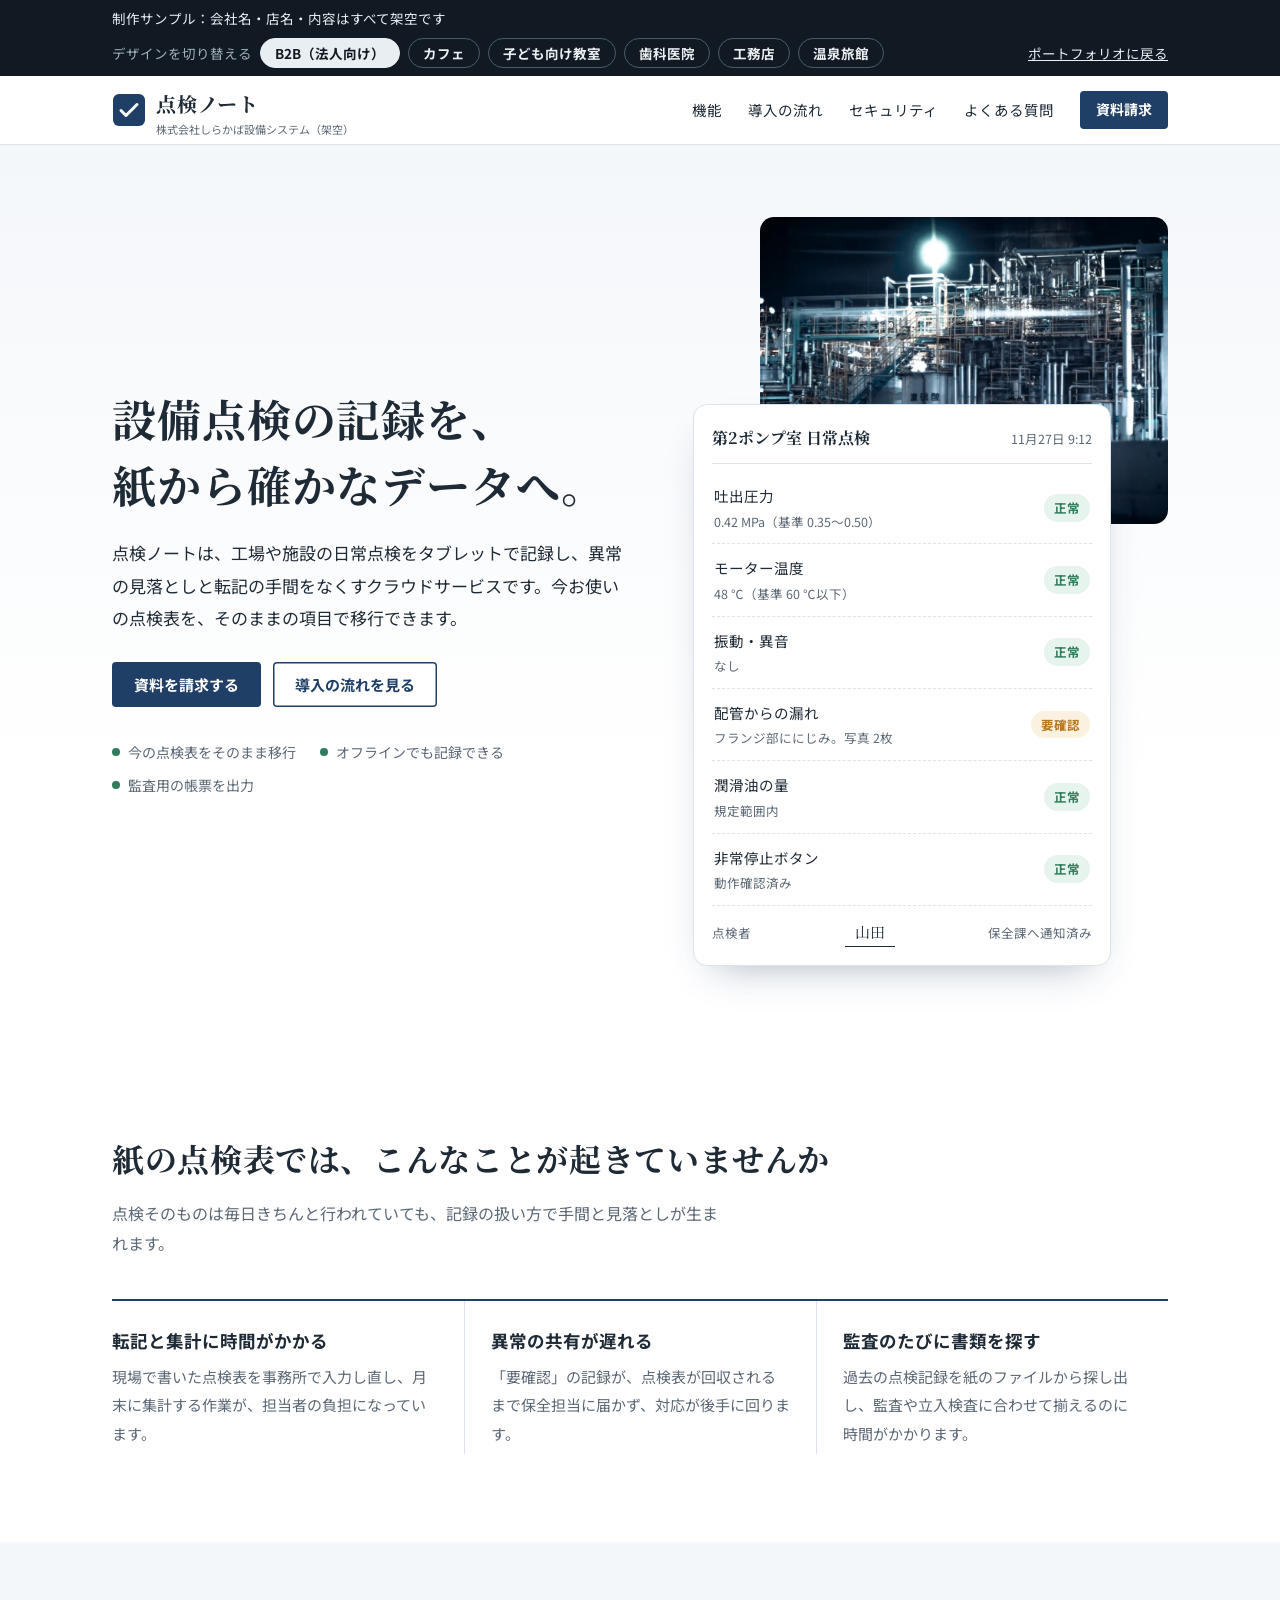
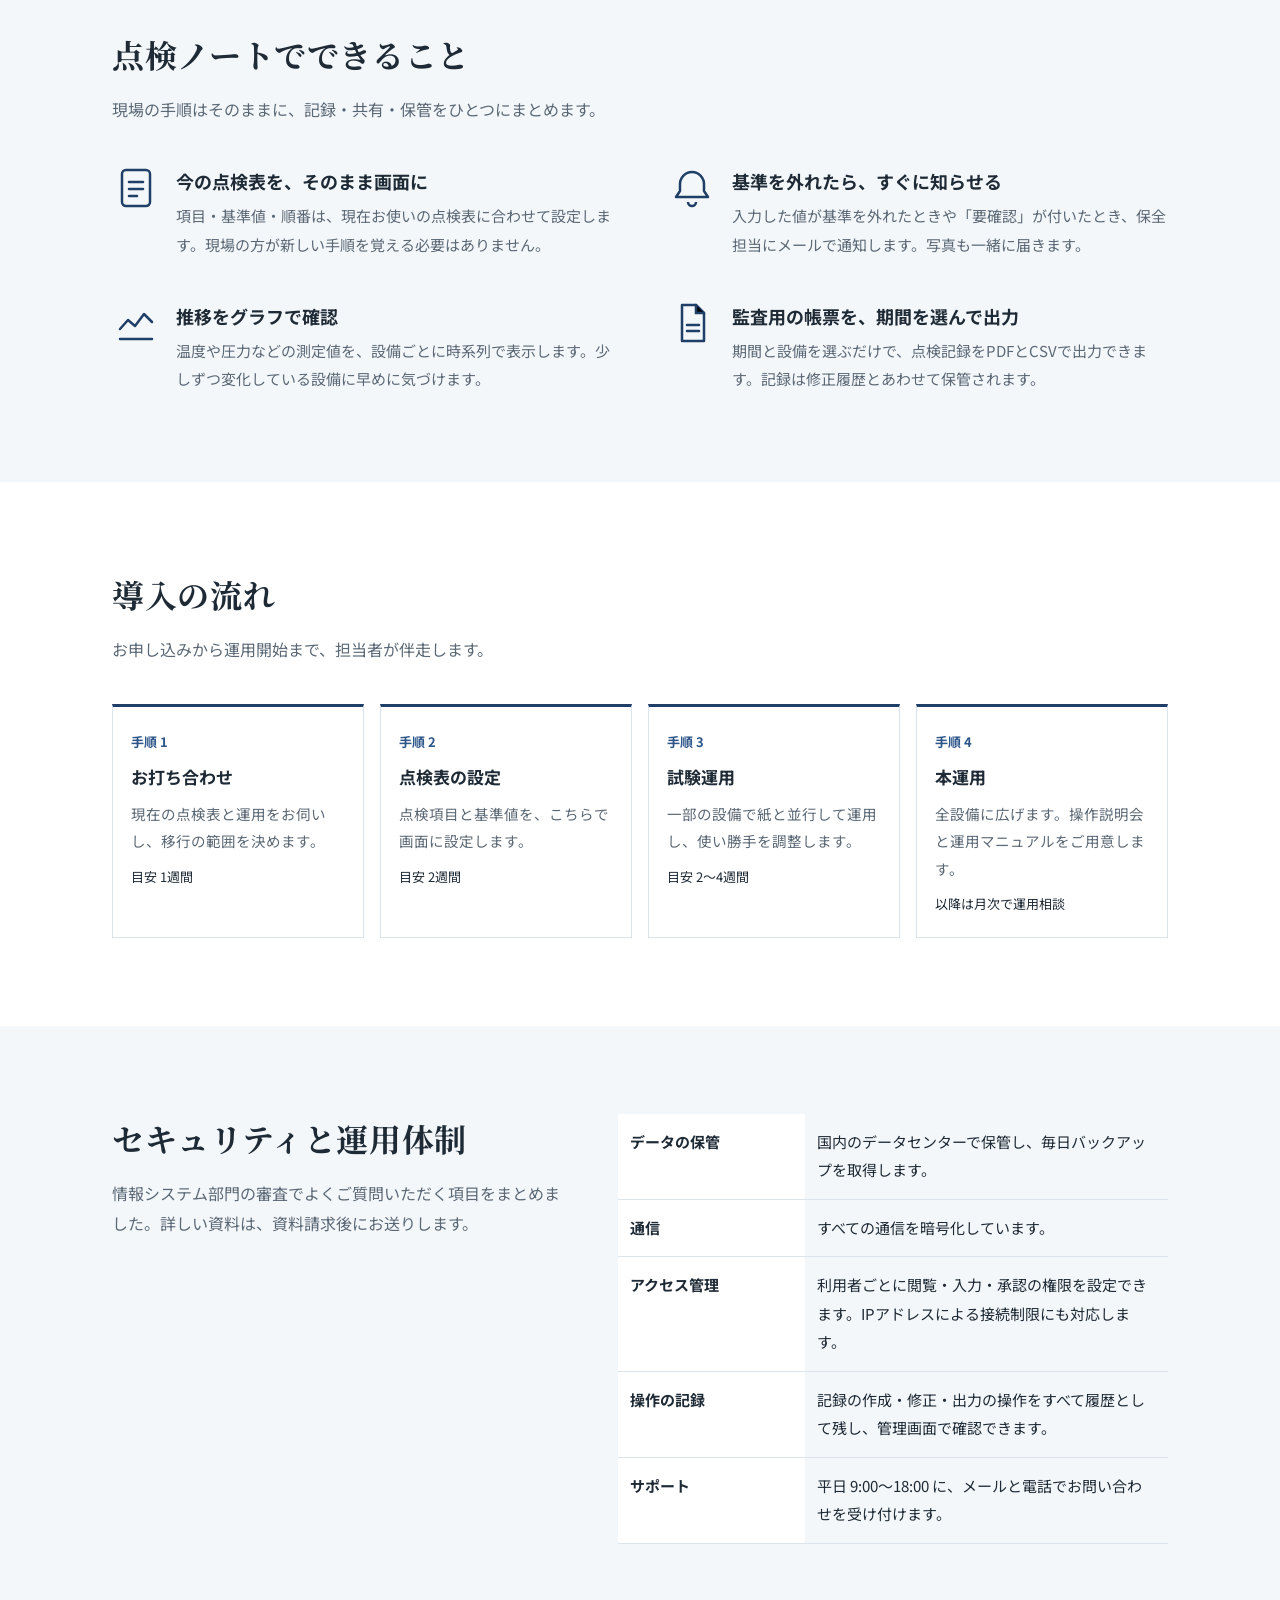
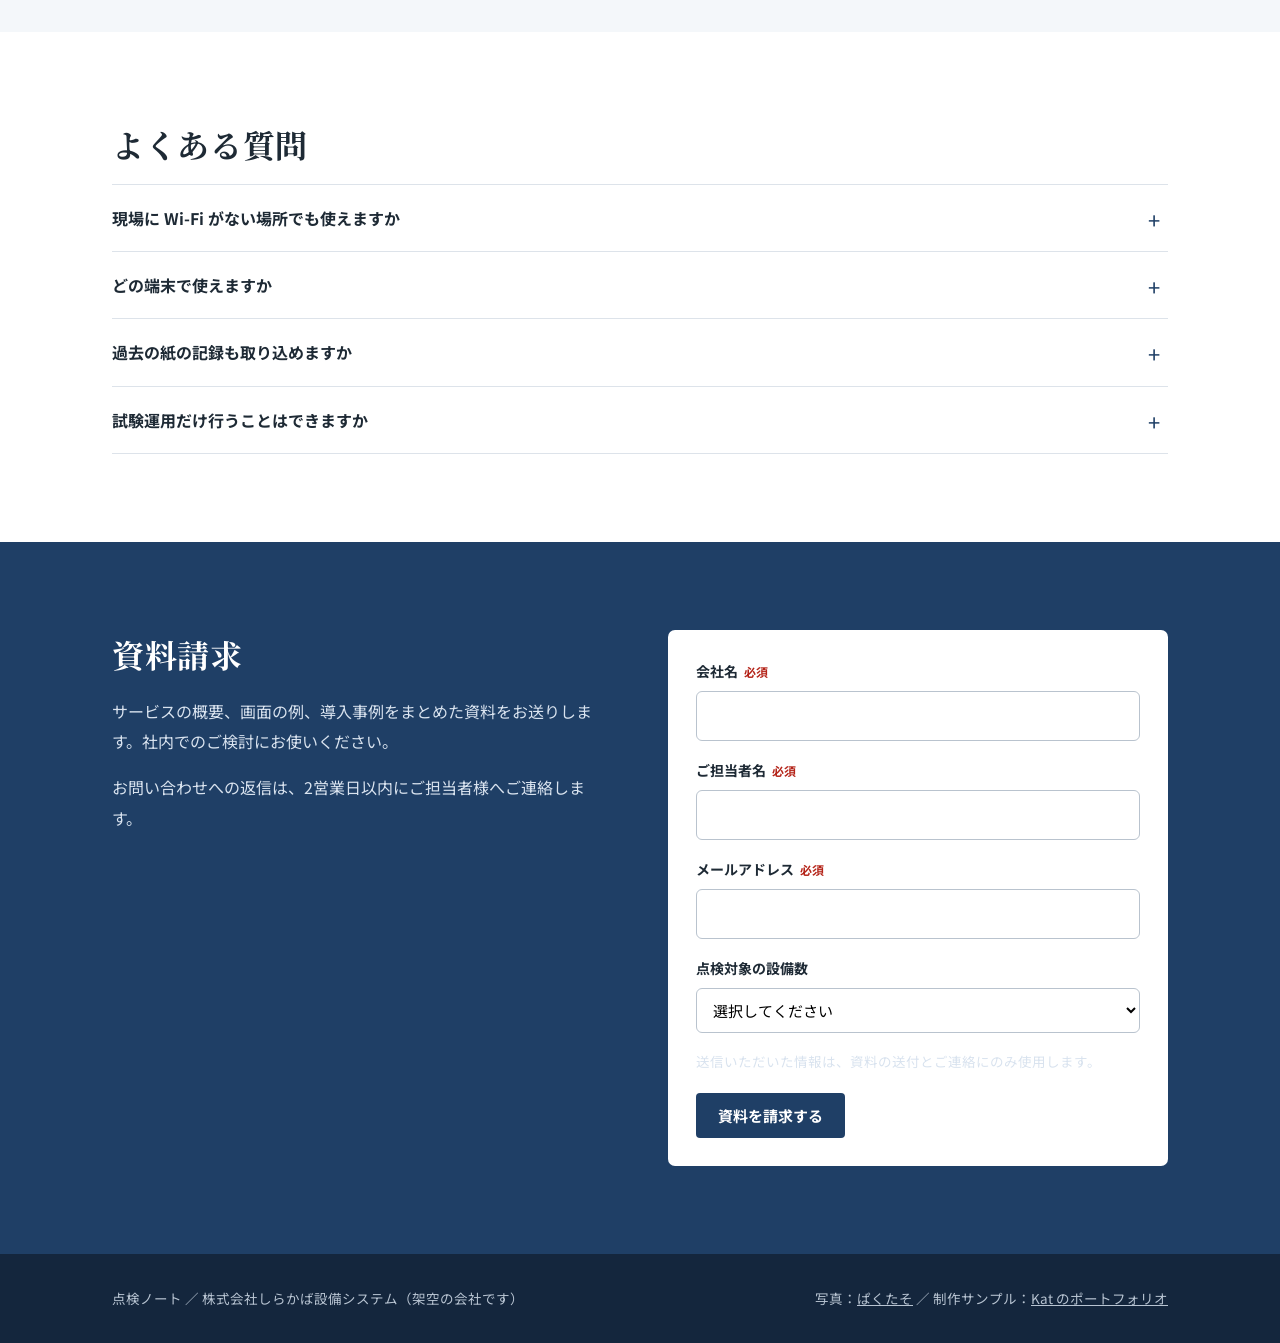
==== commit 1e3d13e5: "add images" ====
--- a/docs/samples/corporate/index.html
+++ b/docs/samples/corporate/index.html
@@ -122,7 +122,11 @@
   .hero .facts li { white-space: nowrap; }
   .hero .facts li::before { content: ""; display: inline-block; width: 8px; height: 8px; background: var(--ok); border-radius: 50%; margin-right: 8px; vertical-align: 2px; }
 
-  .device { background: #fff; border: 1px solid var(--line); border-radius: var(--r-card); box-shadow: 0 18px 40px -22px rgba(31,63,102,.45); padding: 18px; max-width: 460px; justify-self: end; width: 100%; }
+  /* 写真の左下にモックアップを重ねる */
+  .visual { display: grid; justify-self: end; width: 100%; max-width: 540px; }
+  .visual .photo { display: block; justify-self: end; width: 86%; height: auto; aspect-ratio: 4 / 3; object-fit: cover; border-radius: var(--r-card); background: var(--tint); }
+  .visual .device { position: relative; justify-self: start; width: 88%; margin-top: -120px; }
+  .device { background: #fff; border: 1px solid var(--line); border-radius: var(--r-card); box-shadow: 0 18px 40px -22px rgba(31,63,102,.45); padding: 18px; max-width: 460px; }
   [data-theme="cafe"] .device { box-shadow: 0 18px 40px -24px rgba(47,70,54,.5); transform: rotate(-1.2deg); }
   [data-theme="kids"] .device { box-shadow: 8px 8px 0 #cfe5fb; border: 2px solid #22314a; }
   .device .top { display: flex; justify-content: space-between; align-items: baseline; border-bottom: 1px solid var(--line); padding-bottom: 10px; gap: 10px; }
@@ -237,7 +241,8 @@
   @media (max-width: 900px) {
     nav.g a:not(.btn) { display: none; }
     .hero .wrap, .info, .contact .wrap { grid-template-columns: 1fr; }
-    .device { justify-self: start; }
+    .visual { justify-self: start; }
+    .visual .photo { aspect-ratio: 16 / 9; }
     .issues { grid-template-columns: 1fr; }
     .issues div + div { padding-left: 0; border-left: 0; border-top: 1px solid var(--line); }
     [data-theme="kids"] .issues div + div { padding-left: 22px; border-top: 0; }
@@ -248,6 +253,8 @@
     .wrap { padding: 0 20px; }
     .steps { grid-template-columns: 1fr; }
     .hero .facts { flex-direction: column; gap: 4px; }
+    .visual .photo { width: 100%; }
+    .visual .device { width: 94%; margin-top: -48px; }
   }
 </style>
 </head>
@@ -276,7 +283,10 @@
         <div class="ctas" id="ctas"></div>
         <ul class="facts" id="facts"></ul>
       </div>
-      <div class="device" id="device" role="img"></div>
+      <div class="visual">
+        <img class="photo" id="photo" src="img/b2b.webp" alt="" width="1200" height="800" decoding="async">
+        <div class="device" id="device" role="img"></div>
+      </div>
     </div>
   </div>
 
@@ -332,7 +342,7 @@
 <footer>
   <div class="wrap">
     <span id="foot-name"></span>
-    <span>制作サンプル：<a href="../../index.html">Kat のポートフォリオ</a></span>
+    <span>写真：<a href="https://www.pakutaso.com/">ぱくたそ</a> ／ 制作サンプル：<a href="../../index.html">Kat のポートフォリオ</a></span>
   </div>
 </footer>
 
@@ -584,6 +594,8 @@
     $("ctas").innerHTML = P.ctas.map(([h, t, c]) => '<a class="btn ' + c + '" href="' + h + '">' + esc(t) + "</a>").join("");
     $("facts").innerHTML = P.facts.map((t) => "<li>" + esc(t) + "</li>").join("");
 
+    $("photo").src = "img/" + key + ".webp";
+
     const D = P.device;
     $("device").setAttribute("aria-label", D.aria);
     $("device").innerHTML = '<div class="top"><b>' + esc(D.title) + "</b><span>" + esc(D.meta) + '</span></div><ul class="checks">' +
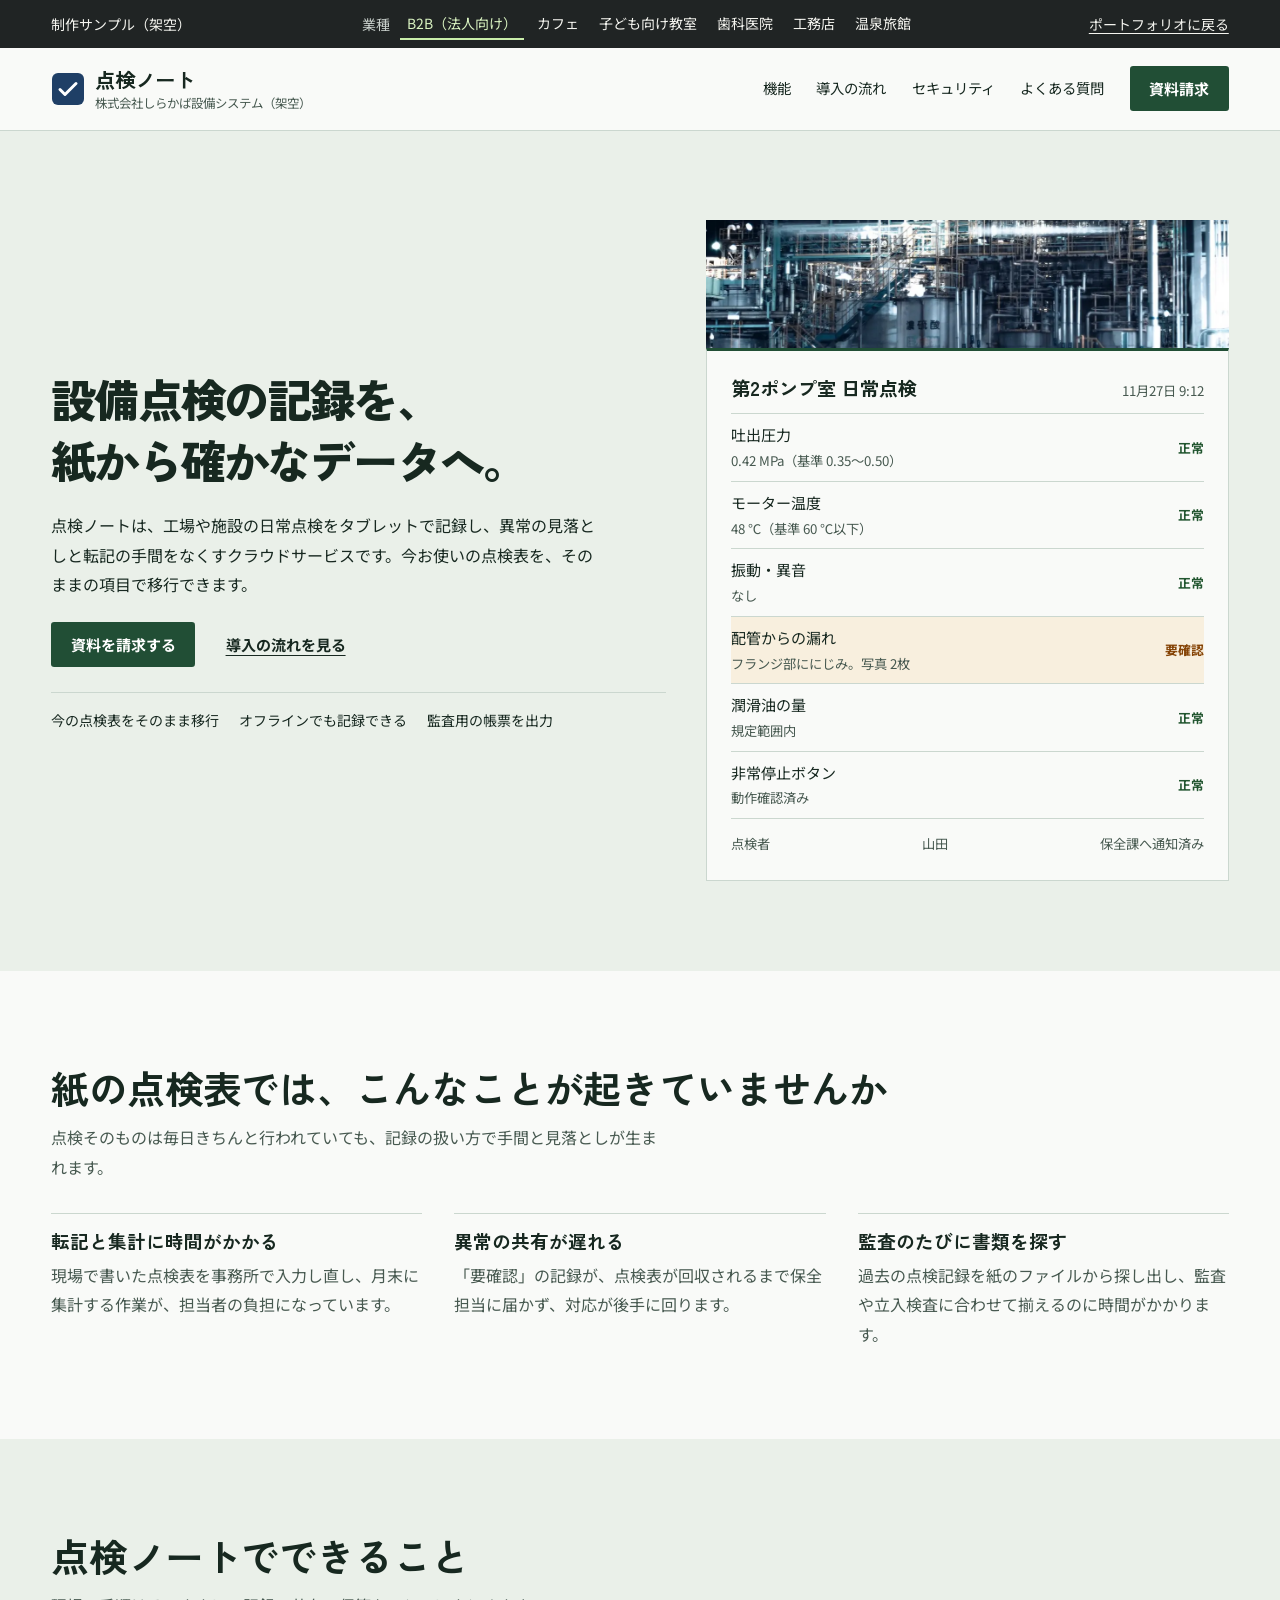
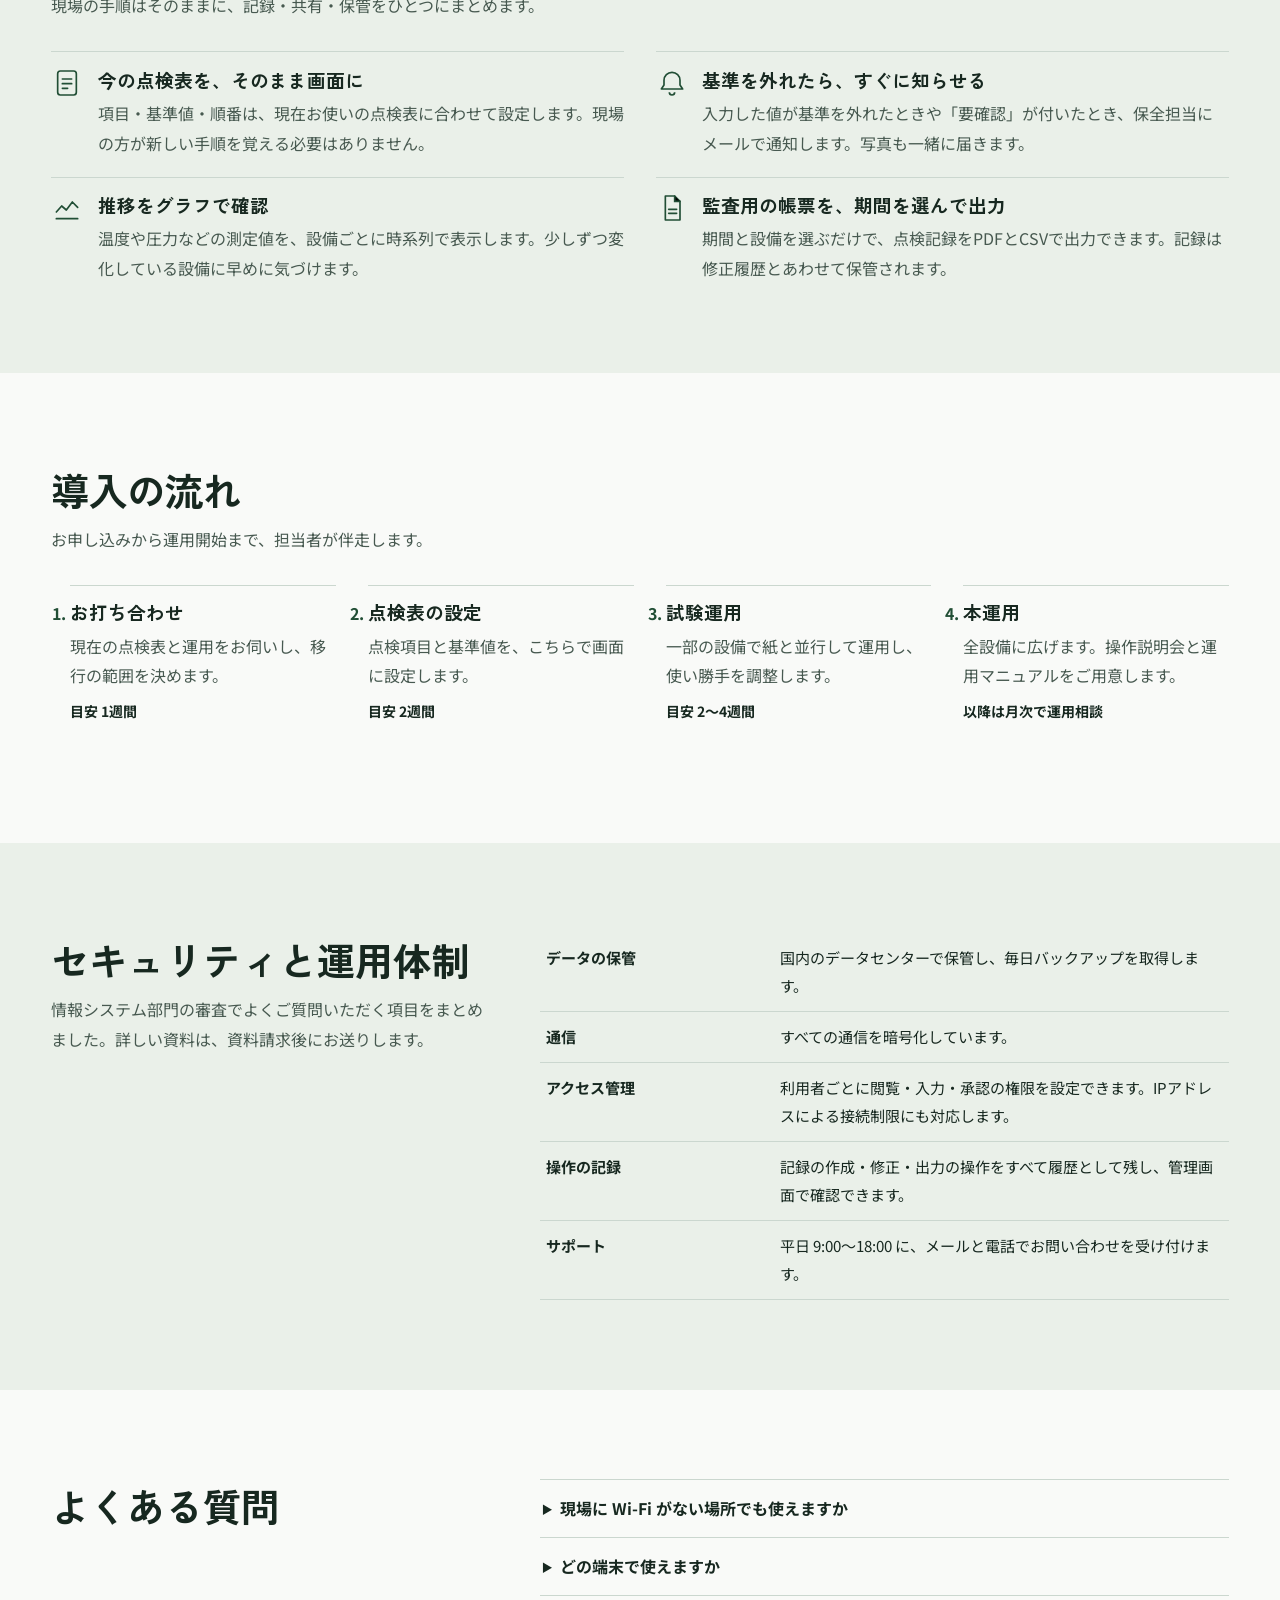
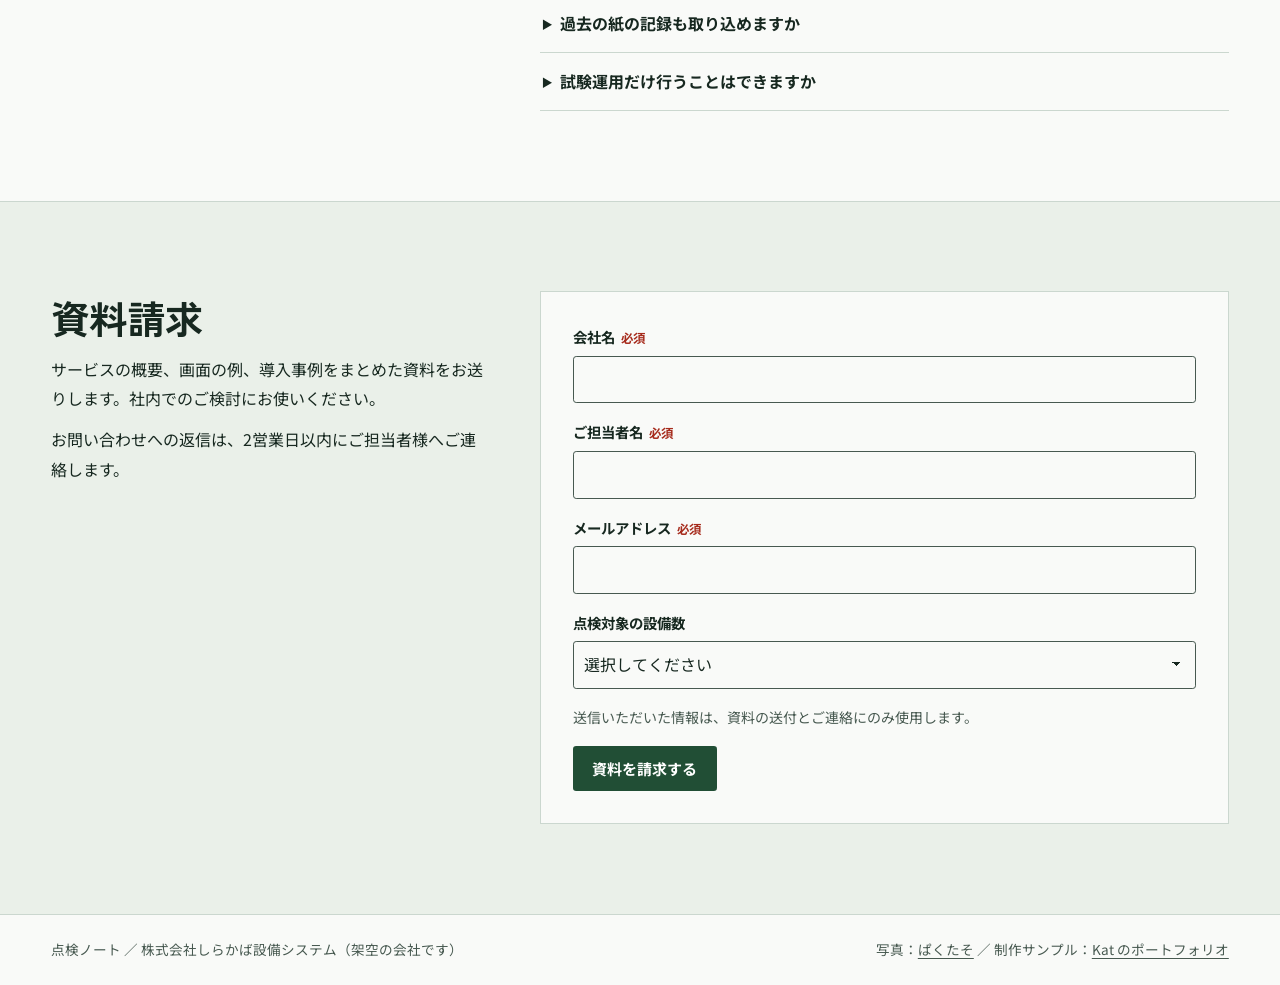
==== commit e70bb657: "Give each landing page a distinct industry layout" ====
--- a/docs/samples/corporate/index.html
+++ b/docs/samples/corporate/index.html
@@ -7,262 +7,14 @@
 <meta name="robots" content="noindex">
 <link rel="preconnect" href="https://fonts.googleapis.com">
 <link rel="preconnect" href="https://fonts.gstatic.com" crossorigin>
-<link href="https://fonts.googleapis.com/css2?family=Noto+Sans+JP:wght@400;500;700&family=Noto+Serif+JP:wght@600;700&family=Klee+One:wght@600&family=Zen+Maru+Gothic:wght@400;500;700&family=M+PLUS+Rounded+1c:wght@400;500;800&family=Zen+Kaku+Gothic+New:wght@500;700;900&family=Zen+Old+Mincho:wght@600;700&display=swap" rel="stylesheet">
-<style>
-  /* ---------- テーマ ---------- */
-  :root, [data-theme="b2b"] {
-    --bg: #ffffff; --tint: #f4f7fa; --line: #dde3ea; --text: #1e2a35; --sub: #5b6875;
-    --primary: #1f3f66; --primary-2: #2d5689; --on-primary: #ffffff;
-    --ok: #2f7d5b; --ok-bg: #e7f3ed; --warn: #b7791f; --warn-bg: #fbf1e0;
-    --head: "Noto Serif JP", "Hiragino Mincho ProN", serif; --head-w: 700;
-    --body: "Noto Sans JP", "Hiragino Sans", "Yu Gothic", sans-serif;
-    --r: 4px; --r-card: 14px;
-    --hero-bg: linear-gradient(180deg, #f4f7fa, #fff 70%);
-    --dark: #1f3f66; --dark-text: #d9e3ef; --foot: #14263d; --foot-text: #b8c4d2;
-  }
-  [data-theme="cafe"] {
-    --bg: #f6f7f2; --tint: #eceee4; --line: #d8dccd; --text: #2b2a26; --sub: #66655c;
-    --primary: #3c5a44; --primary-2: #4c7055; --on-primary: #f6f7f2;
-    --ok: #3c5a44; --ok-bg: #e2ebdf; --warn: #8a5a2b; --warn-bg: #f1e3d2;
-    --head: "Klee One", "Hiragino Mincho ProN", serif; --head-w: 600;
-    --body: "Zen Maru Gothic", "Hiragino Maru Gothic ProN", sans-serif;
-    --r: 999px; --r-card: 22px;
-    --hero-bg: repeating-linear-gradient(90deg, #f6f7f2 0 22px, #f1f3ec 22px 23px);
-    --dark: #2f4636; --dark-text: #dfe7da; --foot: #26372b; --foot-text: #c4cfbf;
-  }
-  [data-theme="kids"] {
-    --bg: #ffffff; --tint: #eef7ff; --line: #d6e6f5; --text: #22314a; --sub: #56667f;
-    --primary: #ff7a2f; --primary-2: #f06818; --on-primary: #ffffff;
-    --ok: #138a8a; --ok-bg: #dcf5f3; --warn: #c2410c; --warn-bg: #ffe9dc;
-    --head: "M PLUS Rounded 1c", "Hiragino Maru Gothic ProN", sans-serif; --head-w: 800;
-    --body: "M PLUS Rounded 1c", "Hiragino Maru Gothic ProN", sans-serif;
-    --r: 12px; --r-card: 20px;
-    --hero-bg: radial-gradient(#cfe5fb 1.4px, transparent 1.6px) 0 0 / 22px 22px, #eef7ff;
-    --dark: #138a8a; --dark-text: #e3fbf9; --foot: #22314a; --foot-text: #c3cfe0;
-  }
-
-  [data-theme="dental"] {
-    --bg: #ffffff; --tint: #eef6f5; --line: #d5e6e4; --text: #1f3133; --sub: #5a6e70;
-    --primary: #24707a; --primary-2: #2d8591; --on-primary: #ffffff;
-    --ok: #24707a; --ok-bg: #e0f1ef; --warn: #9a5b13; --warn-bg: #fbeedd;
-    --head: "Zen Kaku Gothic New", "Hiragino Sans", sans-serif; --head-w: 700;
-    --body: "Zen Kaku Gothic New", "Hiragino Sans", sans-serif;
-    --r: 10px; --r-card: 18px;
-    --hero-bg: linear-gradient(160deg, #e6f3f1 0%, #ffffff 55%);
-    --dark: #1f5960; --dark-text: #d9ecea; --foot: #173e43; --foot-text: #b9d3d1;
-  }
-  [data-theme="builder"] {
-    --bg: #ffffff; --tint: #f1efea; --line: #dcd8cf; --text: #262421; --sub: #625d55;
-    --primary: #2d2a26; --primary-2: #4a453e; --on-primary: #ffffff;
-    --ok: #8a6416; --ok-bg: #f4ead3; --warn: #2d2a26; --warn-bg: #e4e0d8;
-    --head: "Zen Kaku Gothic New", "Hiragino Sans", sans-serif; --head-w: 900;
-    --body: "Zen Kaku Gothic New", "Hiragino Sans", sans-serif;
-    --r: 0px; --r-card: 0px;
-    --hero-bg: linear-gradient(90deg, #f1efea 0 38%, #ffffff 38%);
-    --dark: #2d2a26; --dark-text: #ddd7cc; --foot: #1c1a18; --foot-text: #b5aea3;
-  }
-  [data-theme="ryokan"] {
-    --bg: #f4f3ef; --tint: #ebe9e2; --line: #d6d2c6; --text: #26292e; --sub: #63666b;
-    --primary: #2c3e57; --primary-2: #3d5475; --on-primary: #f4f3ef;
-    --ok: #7d5c2b; --ok-bg: #efe6d6; --warn: #8b3a2b; --warn-bg: #f2e1dc;
-    --head: "Zen Old Mincho", "Hiragino Mincho ProN", serif; --head-w: 700;
-    --body: "Noto Sans JP", "Hiragino Sans", sans-serif;
-    --r: 2px; --r-card: 4px;
-    --hero-bg: linear-gradient(180deg, #ebe9e2, #f4f3ef 80%);
-    --dark: #2c3e57; --dark-text: #d8dee8; --foot: #1e2b3d; --foot-text: #b4bfcf;
-  }
-
-  * { box-sizing: border-box; }
-  body { margin: 0; font-family: var(--body); color: var(--text); background: var(--bg); font-size: 16px; line-height: 1.9; }
-  a { color: var(--primary-2); }
-  :focus-visible { outline: 3px solid var(--primary-2); outline-offset: 2px; }
-  .wrap { max-width: 1120px; margin: 0 auto; padding: 0 32px; }
-
-  /* ---------- 切り替えバナー（サンプル共通） ---------- */
-  .switcher { background: #111a22; color: #e9eef2; font-family: "Noto Sans JP", sans-serif; font-size: 13.5px; line-height: 1.5; }
-  .switcher .wrap { display: flex; align-items: center; justify-content: space-between; gap: 10px 18px; flex-wrap: wrap; padding-top: 8px; padding-bottom: 8px; }
-  .switcher a { color: #e9eef2; }
-  .switcher .pick { display: flex; align-items: center; gap: 8px; flex-wrap: wrap; }
-  .switcher .pick span { color: #9fb0bd; }
-  .switcher button { font: 700 13.5px "Noto Sans JP", sans-serif; color: #e9eef2; background: transparent; border: 1px solid #4a5a67; border-radius: 999px; padding: 4px 14px; cursor: pointer; }
-  .switcher button[aria-pressed="true"] { background: #e9eef2; color: #111a22; border-color: #e9eef2; }
-  .switcher button:focus-visible { outline: 2px solid #ffd166; outline-offset: 2px; }
-  .switcher button { white-space: nowrap; flex: none; }
-  @media (max-width: 700px) {
-    .switcher .pick { flex-wrap: nowrap; overflow-x: auto; width: 100%; padding-bottom: 4px; scrollbar-width: thin; }
-    .switcher .pick span { flex: none; }
-  }
-
-  /* ---------- ヘッダー ---------- */
-  header.g { border-bottom: 1px solid var(--line); background: var(--bg); position: sticky; top: 0; z-index: 5; }
-  header.g .wrap { display: flex; align-items: center; justify-content: space-between; height: 68px; }
-  .logo { display: flex; align-items: center; gap: 10px; text-decoration: none; color: var(--text); }
-  .logo svg { flex: none; }
-  .logo b { font-family: var(--head); font-weight: var(--head-w); font-size: 20px; letter-spacing: .04em; }
-  .logo small { font-size: 11px; color: var(--sub); display: block; line-height: 1.2; }
-  nav.g { display: flex; align-items: center; gap: 26px; font-size: 14.5px; }
-  nav.g a { color: var(--text); text-decoration: none; }
-  nav.g a:hover { color: var(--primary-2); }
-  .btn { display: inline-block; font-weight: 700; text-decoration: none; border-radius: var(--r); padding: 12px 22px; font-size: 15px; line-height: 1.4; border: 0; cursor: pointer; font-family: var(--body); }
-  .btn.primary { background: var(--primary); color: var(--on-primary); }
-  .btn.primary:hover { background: var(--primary-2); }
-  .btn.ghost { color: var(--primary); box-shadow: inset 0 0 0 1.5px var(--primary); background: var(--bg); }
-  nav.g .btn { padding: 9px 16px; font-size: 14px; color: var(--on-primary); }
-  [data-theme="kids"] .btn.primary { box-shadow: 0 4px 0 #c2541a; }
-  [data-theme="kids"] .btn.primary:active { transform: translateY(2px); box-shadow: 0 2px 0 #c2541a; }
-
-  /* ---------- ヒーロー ---------- */
-  .hero { padding: 72px 0 80px; background: var(--hero-bg); }
-  .hero .wrap { display: grid; grid-template-columns: 1.05fr .95fr; gap: 56px; align-items: center; }
-  .hero h1 { font-family: var(--head); font-weight: var(--head-w); font-size: clamp(30px, 3.6vw, 44px); line-height: 1.5; margin: 0 0 20px; letter-spacing: .02em; }
-  .hero h1 span { display: inline-block; }
-  .hero p.lead { font-size: 17px; margin: 0 0 28px; max-width: 30em; }
-  .hero .ctas { display: flex; gap: 12px; flex-wrap: wrap; }
-  .hero .facts { display: flex; flex-wrap: wrap; gap: 6px 24px; margin: 32px 0 0; padding: 0; list-style: none; color: var(--sub); font-size: 14px; }
-  .hero .facts li { white-space: nowrap; }
-  .hero .facts li::before { content: ""; display: inline-block; width: 8px; height: 8px; background: var(--ok); border-radius: 50%; margin-right: 8px; vertical-align: 2px; }
-
-  /* 写真の左下にモックアップを重ねる */
-  .visual { display: grid; justify-self: end; width: 100%; max-width: 540px; }
-  .visual .photo { display: block; justify-self: end; width: 86%; height: auto; aspect-ratio: 4 / 3; object-fit: cover; border-radius: var(--r-card); background: var(--tint); }
-  .visual .device { position: relative; justify-self: start; width: 88%; margin-top: -120px; }
-  .device { background: #fff; border: 1px solid var(--line); border-radius: var(--r-card); box-shadow: 0 18px 40px -22px rgba(31,63,102,.45); padding: 18px; max-width: 460px; }
-  [data-theme="cafe"] .device { box-shadow: 0 18px 40px -24px rgba(47,70,54,.5); transform: rotate(-1.2deg); }
-  [data-theme="kids"] .device { box-shadow: 8px 8px 0 #cfe5fb; border: 2px solid #22314a; }
-  .device .top { display: flex; justify-content: space-between; align-items: baseline; border-bottom: 1px solid var(--line); padding-bottom: 10px; gap: 10px; }
-  .device .top b { font-size: 16px; font-family: var(--head); font-weight: var(--head-w); }
-  .device .top span { font-size: 12.5px; color: var(--sub); white-space: nowrap; }
-  .checks { list-style: none; margin: 8px 0 0; padding: 0; }
-  .checks li { display: grid; grid-template-columns: 1fr auto; gap: 8px; padding: 10px 2px; border-bottom: 1px dashed var(--line); font-size: 14.5px; }
-  .checks li small { display: block; color: var(--sub); font-size: 12.5px; }
-  .tag { font-size: 12.5px; font-weight: 700; padding: 2px 10px; border-radius: 999px; align-self: center; white-space: nowrap; }
-  .tag.ok { color: var(--ok); background: var(--ok-bg); }
-  .tag.warn { color: var(--warn); background: var(--warn-bg); }
-  .tag.plain { color: var(--sub); background: var(--tint); }
-  .device .foot { display: flex; justify-content: space-between; align-items: center; gap: 8px; margin-top: 12px; font-size: 12.5px; color: var(--sub); }
-  .device .foot .sign { font-family: var(--head); color: var(--text); font-size: 15px; border-bottom: 1px solid var(--text); padding: 0 10px; }
-
-  /* ---------- 各セクション ---------- */
-  section { padding: 88px 0; }
-  section.tint { background: var(--tint); }
-  h2 { font-family: var(--head); font-weight: var(--head-w); font-size: clamp(24px, 2.6vw, 32px); line-height: 1.55; margin: 0 0 14px; letter-spacing: .02em; }
-  .sec-lead { color: var(--sub); max-width: 38em; margin: 0 0 40px; }
-
-  .issues { display: grid; grid-template-columns: repeat(3, 1fr); border-top: 2px solid var(--primary); }
-  [data-theme="cafe"] .issues { border-top: 2px dotted var(--primary); }
-  .issues div { padding: 26px 26px 6px 0; }
-  .issues div + div { padding-left: 26px; border-left: 1px solid var(--line); }
-  .issues h3 { font-size: 17.5px; margin: 0 0 8px; line-height: 1.6; }
-  .issues p { margin: 0; color: var(--sub); font-size: 15px; }
-  [data-theme="kids"] .issues { border-top: 0; gap: 16px; }
-  [data-theme="kids"] .issues div { background: var(--tint); border-radius: var(--r-card); padding: 22px; border: 0; }
-
-  .features { display: grid; grid-template-columns: 1fr 1fr; gap: 40px 56px; }
-  .feature { display: grid; grid-template-columns: 48px 1fr; gap: 16px; }
-  .feature svg { width: 48px; height: 48px; color: var(--primary); }
-  [data-theme="kids"] .feature svg { background: var(--ok-bg); color: var(--ok); border-radius: 14px; padding: 8px; }
-  .feature h3 { font-size: 18px; margin: 4px 0 6px; line-height: 1.55; }
-  .feature p { margin: 0; color: var(--sub); font-size: 15px; }
-
-  .steps { list-style: none; counter-reset: s; margin: 0; padding: 0; display: grid; grid-template-columns: repeat(4, 1fr); gap: 16px; }
-  .steps li { counter-increment: s; background: #fff; border: 1px solid var(--line); border-top: 3px solid var(--primary); padding: 18px 18px 20px; border-radius: 0; }
-  .steps li::before { content: var(--step-label, "手順 ") counter(s); font-size: 13px; font-weight: 700; color: var(--primary-2); }
-  [data-theme="cafe"] .steps li { border: 1px solid var(--line); border-radius: var(--r-card); }
-  [data-theme="kids"] .steps li { border: 2px solid var(--line); border-radius: var(--r-card); }
-  [data-theme="kids"] .steps li:nth-child(even) { border-top-color: var(--ok); }
-  [data-theme="kids"] .steps li:nth-child(odd) { border-top: 6px solid var(--primary); }
-  [data-theme="kids"] .steps li:nth-child(even) { border-top: 6px solid var(--ok); }
-  .steps h3 { font-size: 17px; margin: 6px 0 6px; }
-  .steps p { margin: 0; font-size: 14.5px; color: var(--sub); }
-  .steps .term { display: block; margin-top: 10px; font-size: 13px; color: var(--text); }
-
-  .info { display: grid; grid-template-columns: .9fr 1.1fr; gap: 56px; align-items: start; }
-  .info table { width: 100%; border-collapse: collapse; font-size: 15px; }
-  .info th, .info td { text-align: left; padding: 14px 12px; border-bottom: 1px solid var(--line); vertical-align: top; }
-  .info th { width: 34%; font-weight: 700; background: var(--tint); }
-  section.tint .info th { background: var(--bg); }
-
-  .faq details { border-bottom: 1px solid var(--line); }
-  .faq details:first-of-type { border-top: 1px solid var(--line); }
-  .faq summary { cursor: pointer; list-style: none; padding: 18px 40px 18px 0; font-weight: 700; position: relative; }
-  .faq summary::-webkit-details-marker { display: none; }
-  .faq summary::after { content: "+"; position: absolute; right: 8px; top: 14px; font-size: 22px; font-weight: 400; color: var(--primary); }
-  .faq details[open] summary::after { content: "−"; }
-  .faq details p { margin: 0 0 18px; color: var(--sub); max-width: 46em; }
-
-  .contact { background: var(--dark); color: #fff; }
-  .contact .wrap { display: grid; grid-template-columns: 1fr 1fr; gap: 56px; }
-  .contact h2 { color: #fff; }
-  .contact p { color: var(--dark-text); }
-  form { background: #fff; color: #1e2a35; border-radius: calc(var(--r-card) / 2); padding: 28px; }
-  .field { margin-bottom: 16px; }
-  .field label { display: block; font-size: 14px; font-weight: 700; margin-bottom: 6px; }
-  .field label .req { color: #b42318; font-size: 12px; margin-left: 6px; }
-  .field input, .field select { width: 100%; font: inherit; font-size: 15px; padding: 10px 12px; border: 1px solid #b9c3ce; border-radius: 6px; background: #fff; }
-  .field input:focus, .field select:focus { border-color: var(--primary-2); outline: 2px solid rgba(45,86,137,.25); }
-  .field .err { color: #b42318; font-size: 13px; margin-top: 4px; display: none; }
-  .field.invalid input { border-color: #b42318; }
-  .field.invalid .err { display: block; }
-  .agree { font-size: 13.5px; color: #5b6875; margin: 6px 0 18px; }
-  .done { display: none; border-left: 4px solid var(--ok); background: var(--ok-bg); padding: 14px 16px; margin-top: 16px; font-size: 14.5px; }
-  .done.show { display: block; }
-  form .btn.primary { color: var(--on-primary); }
-
-  /* 歯科 */
-  [data-theme="dental"] .device { box-shadow: 0 20px 44px -26px rgba(36,112,122,.55); }
-  [data-theme="dental"] .issues { border-top: 0; gap: 16px; }
-  [data-theme="dental"] .issues div { border: 1px solid var(--line); border-radius: var(--r-card); padding: 22px; }
-  [data-theme="dental"] .steps li { border-radius: var(--r-card); border-top-width: 1px; border-left: 4px solid var(--primary); }
-  /* 工務店 */
-  [data-theme="builder"] .hero h1 { font-size: clamp(34px, 4.8vw, 60px); line-height: 1.3; letter-spacing: 0; }
-  [data-theme="builder"] .device { border: 2px solid var(--text); box-shadow: 12px 12px 0 #d9c49a; }
-  [data-theme="builder"] .issues { border-top: 6px solid var(--text); }
-  [data-theme="builder"] h2 { font-size: clamp(26px, 3vw, 38px); }
-  [data-theme="builder"] .steps li { border: 2px solid var(--text); border-top-width: 2px; }
-  [data-theme="builder"] .steps li::before { color: var(--ok); font-size: 15px; }
-  [data-theme="builder"] .feature svg { color: var(--ok); }
-  /* 旅館 */
-  [data-theme="ryokan"] h2, [data-theme="ryokan"] .hero h1 { letter-spacing: .12em; }
-  [data-theme="ryokan"] .device { box-shadow: none; border: 1px solid var(--text); background: #fbfaf7; }
-  [data-theme="ryokan"] .issues { border-top: 1px solid var(--text); }
-  [data-theme="ryokan"] .steps li { background: transparent; border: 0; border-top: 1px solid var(--text); padding-left: 0; }
-  [data-theme="ryokan"] .feature svg { color: var(--ok); }
-  @media (min-width: 901px) {
-    [data-theme="ryokan"] .hero .wrap > div:first-child { display: grid; grid-template-columns: auto minmax(0, 1fr); column-gap: 44px; align-items: start; }
-    [data-theme="ryokan"] .hero h1 { writing-mode: vertical-rl; grid-row: 1 / span 3; font-size: clamp(34px, 3.4vw, 44px); line-height: 1.7; margin: 0; height: 9.5em; }
-    [data-theme="ryokan"] .hero h1 span { display: block; }
-    [data-theme="ryokan"] .hero p.lead { margin-top: 8px; }
-  }
-
-  footer { background: var(--foot); color: var(--foot-text); font-size: 13.5px; padding: 32px 0; }
-  footer .wrap { display: flex; justify-content: space-between; flex-wrap: wrap; gap: 12px; }
-  footer a { color: var(--foot-text); }
-
-  @media (max-width: 900px) {
-    nav.g a:not(.btn) { display: none; }
-    .hero .wrap, .info, .contact .wrap { grid-template-columns: 1fr; }
-    .visual { justify-self: start; }
-    .visual .photo { aspect-ratio: 16 / 9; }
-    .issues { grid-template-columns: 1fr; }
-    .issues div + div { padding-left: 0; border-left: 0; border-top: 1px solid var(--line); }
-    [data-theme="kids"] .issues div + div { padding-left: 22px; border-top: 0; }
-    .features { grid-template-columns: 1fr; }
-    .steps { grid-template-columns: 1fr 1fr; }
-  }
-  @media (max-width: 560px) {
-    .wrap { padding: 0 20px; }
-    .steps { grid-template-columns: 1fr; }
-    .hero .facts { flex-direction: column; gap: 4px; }
-    .visual .photo { width: 100%; }
-    .visual .device { width: 94%; margin-top: -48px; }
-  }
-</style>
+<link href="https://fonts.googleapis.com/css2?family=Noto+Sans+JP:wght@400;500;700&family=Klee+One:wght@600&family=M+PLUS+Rounded+1c:wght@400;500;800&family=Zen+Kaku+Gothic+New:wght@500;700;900&family=Zen+Old+Mincho:wght@600;700&display=swap" rel="stylesheet">
+<link rel="stylesheet" href="landing.css">
 </head>
 <body>
 <div class="switcher" role="region" aria-label="制作サンプルの表示切り替え">
   <div class="wrap">
-    <span>制作サンプル：会社名・店名・内容はすべて架空です</span>
-    <div class="pick" id="pick"><span id="pick-label">デザインを切り替える</span></div>
+    <span>制作サンプル（架空）</span>
+    <div class="pick" id="pick"><span id="pick-label">業種</span></div>
     <a href="../../index.html">ポートフォリオに戻る</a>
   </div>
 </div>
@@ -277,7 +29,7 @@
 <main id="top">
   <div class="hero">
     <div class="wrap">
-      <div>
+      <div class="hero-copy">
         <h1 id="h1"></h1>
         <p class="lead" id="lead"></p>
         <div class="ctas" id="ctas"></div>
@@ -285,12 +37,12 @@
       </div>
       <div class="visual">
         <img class="photo" id="photo" src="img/b2b.webp" alt="" width="1200" height="800" decoding="async">
-        <div class="device" id="device" role="img"></div>
+        <section class="device" id="device" aria-labelledby="device-title"></section>
       </div>
     </div>
   </div>
 
-  <section aria-labelledby="issues-h">
+  <section id="concerns" aria-labelledby="issues-h">
     <div class="wrap">
       <h2 id="issues-h"></h2>
       <p class="sec-lead" id="issues-lead"></p>
@@ -321,6 +73,7 @@
         <p class="sec-lead" id="info-lead" style="margin-bottom:0"></p>
       </div>
       <table id="info-table"></table>
+      <div id="aside-info" class="aside-info" hidden></div>
     </div>
   </section>
 
@@ -388,7 +141,6 @@
       ctas: [["#contact", "資料を請求する", "primary"], ["#flow", "導入の流れを見る", "ghost"]],
       facts: ["今の点検表をそのまま移行", "オフラインでも記録できる", "監査用の帳票を出力"],
       device: {
-        aria: "タブレットでの点検記録画面のイメージ。6項目中5項目が正常、1項目が要確認",
         title: "第2ポンプ室 日常点検", meta: "11月27日 9:12",
         rows: [["吐出圧力", "0.42 MPa（基準 0.35〜0.50）", "正常", "ok"], ["モーター温度", "48 ℃（基準 60 ℃以下）", "正常", "ok"], ["振動・異音", "なし", "正常", "ok"], ["配管からの漏れ", "フランジ部ににじみ。写真 2枚", "要確認", "warn"], ["潤滑油の量", "規定範囲内", "正常", "ok"], ["非常停止ボタン", "動作確認済み", "正常", "ok"]],
         foot: ["点検者", "山田", "保全課へ通知済み"],
@@ -397,7 +149,7 @@
         items: [["転記と集計に時間がかかる", "現場で書いた点検表を事務所で入力し直し、月末に集計する作業が、担当者の負担になっています。"], ["異常の共有が遅れる", "「要確認」の記録が、点検表が回収されるまで保全担当に届かず、対応が後手に回ります。"], ["監査のたびに書類を探す", "過去の点検記録を紙のファイルから探し出し、監査や立入検査に合わせて揃えるのに時間がかかります。"]] },
       features: { h: "点検ノートでできること", lead: "現場の手順はそのままに、記録・共有・保管をひとつにまとめます。",
         items: [["sheet", "今の点検表を、そのまま画面に", "項目・基準値・順番は、現在お使いの点検表に合わせて設定します。現場の方が新しい手順を覚える必要はありません。"], ["bell", "基準を外れたら、すぐに知らせる", "入力した値が基準を外れたときや「要確認」が付いたとき、保全担当にメールで通知します。写真も一緒に届きます。"], ["chart", "推移をグラフで確認", "温度や圧力などの測定値を、設備ごとに時系列で表示します。少しずつ変化している設備に早めに気づけます。"], ["doc", "監査用の帳票を、期間を選んで出力", "期間と設備を選ぶだけで、点検記録をPDFとCSVで出力できます。記録は修正履歴とあわせて保管されます。"]] },
-      flow: { h: "導入の流れ", lead: "お申し込みから運用開始まで、担当者が伴走します。", stepLabel: "手順 ",
+      flow: { h: "導入の流れ", lead: "お申し込みから運用開始まで、担当者が伴走します。",
         items: [["お打ち合わせ", "現在の点検表と運用をお伺いし、移行の範囲を決めます。", "目安 1週間"], ["点検表の設定", "点検項目と基準値を、こちらで画面に設定します。", "目安 2週間"], ["試験運用", "一部の設備で紙と並行して運用し、使い勝手を調整します。", "目安 2〜4週間"], ["本運用", "全設備に広げます。操作説明会と運用マニュアルをご用意します。", "以降は月次で運用相談"]] },
       info: { h: "セキュリティと運用体制", lead: "情報システム部門の審査でよくご質問いただく項目をまとめました。詳しい資料は、資料請求後にお送りします。",
         rows: [["データの保管", "国内のデータセンターで保管し、毎日バックアップを取得します。"], ["通信", "すべての通信を暗号化しています。"], ["アクセス管理", "利用者ごとに閲覧・入力・承認の権限を設定できます。IPアドレスによる接続制限にも対応します。"], ["操作の記録", "記録の作成・修正・出力の操作をすべて履歴として残し、管理画面で確認できます。"], ["サポート", "平日 9:00〜18:00 に、メールと電話でお問い合わせを受け付けます。"]] },
@@ -421,7 +173,6 @@
       ctas: [["#info", "営業時間と場所を見る", "primary"], ["#flow", "貸切のご予約について", "ghost"]],
       facts: ["豆は毎週店内で焙煎", "焼き菓子は毎朝手作り", "ペット連れはテラス席で"],
       device: {
-        aria: "本日のおすすめを書いた黒板メニューのイメージ",
         title: "本日のおすすめ", meta: "11月27日",
         rows: [["季節のブレンド", "浅煎り。柑橘のような香り", "おすすめ", "ok"], ["自家製かためプリン", "卵と牛乳だけで蒸し焼きに", "数量限定", "warn"], ["焼き菓子の盛り合わせ", "スコーン・フィナンシェ・クッキー", "人気", "plain"], ["ほうじ茶ラテ", "珈琲が苦手な方にも", "温・冷", "plain"]],
         foot: ["店主より", "ひだまり", "豆の量り売りもあります"],
@@ -430,7 +181,7 @@
         items: [["朝の散歩のついでに", "7時半から開けています。テイクアウトの一杯と焼きたてのスコーンで、一日を始めてみてください。"], ["ひとりで本を読みたい午後に", "窓際のカウンター席は、ひとりで長く過ごす方のための席です。おかわりの珈琲は少しお安くしています。"], ["家族や友人との小さな集まりに", "6名様まで座れる大きなテーブルがあります。誕生日や送別会の貸切もお受けしています。"]] },
       features: { h: "ひだまり珈琲のこだわり", lead: "特別なことはしていません。毎日同じことを、丁寧に続けています。",
         items: [["cup", "毎週、少しずつ焙煎", "焙煎したての豆を使うため、1週間で使い切る量だけを焼いています。季節ごとに産地の違う豆を選んでいます。"], ["leaf", "焼き菓子は毎朝店内で", "国産の小麦と発酵バターで、毎朝その日の分を焼いています。売り切れの際はご容赦ください。"], ["chair", "長居をしていただける席", "12席のうち半分は、ひとりで過ごせるカウンター席です。電源のある席もご用意しています。"], ["clock", "朝7時半からの営業", "通勤や散歩の前に立ち寄れるよう、朝早くから開けています。テイクアウトは開店直後から承ります。"]] },
-      flow: { h: "貸切のご予約の流れ", lead: "誕生日会や小さなパーティーに、お店をまるごとお使いいただけます。", stepLabel: "その",
+      flow: { h: "貸切のご予約の流れ", lead: "誕生日会や小さなパーティーに、お店をまるごとお使いいただけます。",
         items: [["ご相談", "ご希望の日時と人数を、下のフォームからお知らせください。", "2週間前までに"], ["内容のご確認", "お料理やケーキのご希望を、メールでお伺いします。", "数日以内にご連絡"], ["ご予約の確定", "内容が決まりましたら、ご予約を確定します。", "前日まで変更できます"], ["当日", "お店を貸切にして、皆さまをお待ちしています。", "最大12名様まで"]] },
       info: { h: "店舗情報", lead: "駅から歩いて8分、公園の向かいにあります。お車の方は近くのコインパーキングをご利用ください。",
         rows: [["営業時間", "7:30〜18:00（ラストオーダー 17:30）"], ["定休日", "水曜日・第3木曜日"], ["席数", "12席（カウンター6席・テーブル6席）、テラス2席"], ["所在地", "架空のお店のため、住所はありません"], ["その他", "全席禁煙。テラス席はペットとご一緒にどうぞ。"]] },
@@ -454,7 +205,6 @@
       ctas: [["#contact", "無料体験に申し込む", "primary"], ["#info", "教室の概要を見る", "ghost"]],
       facts: ["小学1年生から", "1クラス6人までの少人数", "はじめてでも大丈夫"],
       device: {
-        aria: "今週のクラスの時間割と空き状況のイメージ",
         title: "今週のクラス", meta: "11月24日〜30日",
         rows: [["月 16:30 はじめてクラス", "1・2年生 ／ タブレットで絵を動かす", "空きあり", "ok"], ["水 17:00 ゲームづくり", "3・4年生 ／ 迷路ゲームを作る", "残り2席", "warn"], ["土 10:00 ロボット", "4〜6年生 ／ センサーで動かす", "満席", "plain"], ["土 13:30 はじめてクラス", "1・2年生 ／ 無料体験あり", "空きあり", "ok"]],
         foot: ["担当", "こばやし", "保護者の見学もできます"],
@@ -463,7 +213,7 @@
         items: [["家ではゲームばかりしている", "遊ぶだけでなく、作る側に回ってみると、同じ画面に向かう時間の意味が変わってきます。"], ["プログラミングは難しそう", "最初はブロックを並べるだけで動かせる教材から始めます。キーボードが苦手でも大丈夫です。"], ["続けられるか心配", "毎回ひとつ作品が完成するので、「できた」を持ち帰れます。発表会で家族に見せる機会もあります。"]] },
       features: { h: "ことことの特長", lead: "楽しく続けられることを、いちばん大切にしています。",
         items: [["puzzle", "毎回ひとつ、作品が完成", "1回のレッスンで、ゲームやアニメーションを1つ完成させます。作ったものは家でも続きを作れます。"], ["people", "6人までの少人数クラス", "講師がひとりひとりの手元を見ながら進めます。わからないところは、その場で一緒に考えます。"], ["star", "学年に合わせた3つのコース", "はじめてクラス・ゲームづくり・ロボットの3コース。できることが増えたら、次のコースに進めます。"], ["chat", "毎回の様子を保護者にお知らせ", "レッスンのあと、その日に作ったものと、がんばっていたところをお知らせします。"]] },
-      flow: { h: "入会までの流れ", lead: "まずは無料体験で、お子さまが楽しめるかどうかを見てみてください。", stepLabel: "ステップ",
+      flow: { h: "入会までの流れ", lead: "まずは無料体験で、お子さまが楽しめるかどうかを見てみてください。",
         items: [["無料体験のお申し込み", "下のフォームから、ご希望のクラスをお知らせください。", "かんたん1分"], ["無料体験レッスン", "実際のレッスンに参加して、作品をひとつ作ります。", "60分・保護者見学OK"], ["ご相談", "体験の様子をお伝えし、合いそうなコースをご案内します。", "その場でも後日でも"], ["入会・レッスン開始", "ご希望のクラスから、毎週通っていただけます。", "月の途中からでもOK"]] },
       info: { h: "教室の概要", lead: "教材とタブレットは教室でご用意します。手ぶらでお越しください。",
         rows: [["対象", "小学1年生〜6年生"], ["レッスン", "週1回・60分（コースにより90分）"], ["定員", "1クラス6人まで"], ["場所", "架空の教室のため、所在地はありません"], ["持ち物", "なし（教材・タブレットは教室で用意します）"]] },
@@ -487,7 +237,6 @@
       ctas: [["#contact", "Webで予約する", "primary"], ["#flow", "初診の流れを見る", "ghost"]],
       facts: ["完全予約制", "平日は19時まで", "お子さまの診療も"],
       device: {
-        aria: "本日の予約の空き状況のイメージ",
         title: "本日の予約枠", meta: "11月27日（木）",
         rows: [["9:30〜", "定期検診・クリーニング", "空きあり", "ok"], ["11:00〜", "むし歯・痛みのご相談", "残り1枠", "warn"], ["15:00〜", "お子さまの診療", "空きあり", "ok"], ["18:00〜", "お仕事帰りの方に", "予約済み", "plain"]],
         foot: ["受付", "さくら通り歯科", "Web予約は24時間"],
@@ -496,7 +245,7 @@
         items: [["待ち時間が長そう", "予約の時間に合わせて診療を始めます。受付から診療台までの時間を短くするよう心がけています。"], ["何をされるか分からなくて不安", "治療を始める前に、写真を見ながら内容と期間をご説明します。その日は相談だけでも大丈夫です。"], ["仕事帰りには間に合わない", "平日は19時まで診療しています。土曜日の午前も診療しています。"]] },
       features: { h: "当院の特長", lead: "はじめての方にも、通い続けやすい医院を目指しています。",
         items: [["calendar", "Webで24時間予約", "空いている時間をその場で確認して、予約や変更ができます。前日にはお知らせのメールが届きます。"], ["chat", "写真を見ながらのご説明", "口の中の写真を画面に映し、今の状態と治療の選択肢をご説明します。ご納得いただいてから始めます。"], ["shield", "予防のための定期検診", "むし歯や歯周病を早めに見つけられるよう、数か月ごとの定期検診をご案内しています。"], ["people", "お子さまの診療", "はじめは診療台に座る練習から。無理に進めず、お子さまのペースに合わせます。"]] },
-      flow: { h: "初診の流れ", lead: "はじめての方は、少し早めにお越しください。", stepLabel: "",
+      flow: { h: "初診の流れ", lead: "はじめての方は、少し早めにお越しください。",
         items: [["ご予約", "Web予約またはお電話で、ご都合のよい日時をお選びください。", "Web予約は24時間"], ["問診", "気になっていることや、これまでの治療についてお伺いします。", "受付で約10分"], ["検査とご説明", "写真とレントゲンで状態を確認し、治療の選択肢をご説明します。", "約30分"], ["治療の開始", "ご納得いただけた内容から、治療を始めます。", "次回以降の予約もこの日に"]] },
       info: { h: "医院案内", lead: "駅から歩いて3分、通り沿いの建物の2階です。エレベーターがあります。",
         rows: [["診療時間", "平日 9:30〜13:00 ／ 14:30〜19:00、土曜 9:30〜13:00"], ["休診日", "日曜・祝日・木曜午後"], ["診療内容", "一般歯科、小児歯科、予防歯科、歯周病の治療"], ["所在地", "架空の医院のため、住所はありません"], ["その他", "ベビーカーのまま入れます。キッズスペースがあります。"]] },
@@ -515,12 +264,11 @@
       logo: { name: "まるた工務店", company: "木の家の設計と施工（架空）", mark: '<rect x="1" y="1" width="32" height="32" fill="#2d2a26"/><path d="M7 17l10-8 10 8M10 15v11h14V15" fill="none" stroke="#d9c49a" stroke-width="2.6" stroke-linejoin="round"/>' },
       nav: [["#features", "家づくりの考え方"], ["#flow", "家づくりの流れ"], ["#info", "会社概要"], ["#faq", "よくある質問"]],
       navCta: "見学会の予約",
-      h1: ["長く住むほど、", "なじんでいく", "家を。"],
+      h1: ["長く住むほど、", "なじんでいく家を。"],
       lead: "まるた工務店は、地元の木を使った木造住宅をつくる工務店です。設計から工事、住んでからの手入れまで、同じ担当者が責任を持って見続けます。",
       ctas: [["#contact", "見学会を予約する", "primary"], ["#flow", "家づくりの流れを見る", "ghost"]],
       facts: ["設計から施工まで自社で", "地元の木を使った木造", "引き渡し後も定期点検"],
       device: {
-        aria: "完成見学会の予約状況のイメージ",
         title: "完成見学会のご案内", meta: "12月の予定",
         rows: [["12/6（土）平屋・3LDK", "庭とつながる広い縁側", "受付中", "ok"], ["12/7（日）平屋・3LDK", "同じ住まいの2日目", "残り2組", "warn"], ["12/13（土）2階建て・4LDK", "共働き家族の家事動線", "受付中", "ok"], ["12/20（土）リフォーム", "築30年の住まいの改修", "準備中", "plain"]],
         foot: ["担当", "まるた", "1組ずつのご案内です"],
@@ -529,7 +277,7 @@
         items: [["何から始めればいいか分からない", "土地探しの前でも、まずはご相談ください。暮らし方のお話から、必要な広さを一緒に考えます。"], ["住んでからのことが心配", "引き渡し後も、決まった時期に点検に伺います。困ったときは、つくった担当者にすぐ連絡できます。"], ["打ち合わせがうまく伝わるか", "図面だけでなく、模型と実際に建てた家の見学で、広さや明るさを確かめながら進めます。"]] },
       features: { h: "家づくりの考え方", lead: "派手なことはしません。基本を丁寧に積み重ねます。",
         items: [["home", "暮らし方から考える設計", "家事の動き、家族の過ごし方、将来の変化をお伺いして、間取りを一緒に考えます。"], ["leaf", "地元の木を使う", "近くの山で育った木を使い、乾燥や加工を確かめたうえで柱や梁にしています。"], ["tool", "自社の職人による施工", "設計と工事の担当が同じ会社にいるので、現場での判断が早く、図面の意図がそのまま形になります。"], ["sheet", "見積もりは項目ごとに", "どの工事にどれだけかかるのかを、項目ごとに分けてお見せします。"]] },
-      flow: { h: "家づくりの流れ", lead: "ご相談からお引き渡しまで、およそ1年が目安です。", stepLabel: "",
+      flow: { h: "家づくりの流れ", lead: "ご相談からお引き渡しまで、およそ1年が目安です。",
         items: [["ご相談・見学", "見学会やご相談で、暮らし方とご希望をお伺いします。", "何度でも"], ["プランとお見積もり", "間取りと仕様を決め、項目ごとのお見積もりをお出しします。", "2〜3か月"], ["工事", "着工から完成まで、現場の様子を定期的にお知らせします。", "4〜6か月"], ["お引き渡し・点検", "住み始めてからも、決まった時期に点検に伺います。", "定期点検は10年間"]] },
       info: { h: "会社概要", lead: "地域で家づくりを続けてきた、小さな工務店です。",
         rows: [["会社名", "まるた工務店（架空の会社です）"], ["事業内容", "木造住宅の設計・施工、リフォーム"], ["施工エリア", "事務所から車で1時間以内"], ["所在地", "架空の会社のため、住所はありません"], ["見学会", "毎月2〜3回開催（1組ずつのご案内）"]] },
@@ -553,7 +301,6 @@
       ctas: [["#contact", "空室を問い合わせる", "primary"], ["#info", "宿のご案内を見る", "ghost"]],
       facts: ["客室は八室のみ", "源泉かけ流し", "駅から送迎あり"],
       device: {
-        aria: "今月の空室状況のイメージ",
         title: "空室状況", meta: "十二月",
         rows: [["12/5（金）川沿いの和室", "二名様より", "残り一室", "warn"], ["12/6（土）露天風呂付き客室", "二名様より", "満室", "plain"], ["12/11（木）川沿いの和室", "一名様でも", "空室あり", "ok"], ["12/12（金）離れ", "四名様まで", "空室あり", "ok"]],
         foot: ["女将", "しずく", "お電話でも承ります"],
@@ -562,7 +309,7 @@
         items: [["ふたりで静かに過ごしたい", "館内に大きな音の出る設備はありません。夜は川の音だけが聞こえます。"], ["ひとり旅でゆっくりしたい", "平日はおひとり様でもお泊まりいただけます。本を持っていらっしゃる方が多い宿です。"], ["家族の節目を祝いたい", "離れの客室は四名様まで。記念日には、ささやかなお祝いをご用意します。"]] },
       features: { h: "宿のこだわり", lead: "八室だからこそ、ひとつひとつに手をかけられます。",
         items: [["steam", "源泉かけ流しの湯", "加水も加温もしない湯を、大浴場と露天風呂に引いています。夜通し入っていただけます。"], ["bowl", "その日の山と川の夕餉", "近くの畑と川でとれたものを中心に、品数を絞って、温かいものは温かいうちにお出しします。"], ["bed", "八室だけの静かな客室", "すべての客室から川が見えます。テレビは置かず、代わりに本を数冊ご用意しています。"], ["car", "駅からの送迎", "最寄りの駅まで、お迎えにあがります。ご到着の時刻をお知らせください。"]] },
-      flow: { h: "ご予約から当日まで", lead: "ご不明な点は、いつでもお気軽にお尋ねください。", stepLabel: "",
+      flow: { h: "ご予約から当日まで", lead: "ご不明な点は、いつでもお気軽にお尋ねください。",
         items: [["お問い合わせ", "ご希望の日にちと人数を、下のフォームまたはお電話でお知らせください。", "空室を確認してご連絡"], ["ご予約の確定", "お部屋とお食事の内容を決めて、ご予約を確定します。", "アレルギーもこの時に"], ["前日のご連絡", "到着のお時間と、送迎の有無を確認させていただきます。", "前日の夕方"], ["ご到着", "駅または宿でお迎えします。お茶とお菓子でひと休みを。", "チェックイン 15時から"]] },
       info: { h: "宿のご案内", lead: "山あいの小さな宿です。お越しの際は、時間に余裕を持っておいでください。",
         rows: [["チェックイン／アウト", "15:00〜18:00 ／ 〜11:00"], ["客室", "和室5室、露天風呂付き客室2室、離れ1棟"], ["温泉", "大浴場・露天風呂（夜通し入浴いただけます）"], ["所在地", "架空の宿のため、住所はありません"], ["送迎", "最寄り駅から無料送迎（要予約）"]] },
@@ -579,10 +326,18 @@
   const $ = (id) => document.getElementById(id);
   const esc = (s) => String(s).replace(/[&<>"]/g, (c) => ({ "&": "&amp;", "<": "&lt;", ">": "&gt;", '"': "&quot;" }[c]));
 
+  const sectionOrder = {
+    b2b: ["concerns", "features", "flow", "info", "faq"],
+    cafe: ["info", "features", "concerns", "flow", "faq"],
+    kids: ["features", "info", "flow", "concerns", "faq"],
+    dental: ["info", "flow", "features", "concerns", "faq"],
+    builder: ["features", "info", "concerns", "flow", "faq"],
+    ryokan: ["features", "concerns", "info", "faq", "flow"],
+  };
+
   function render(key) {
     const P = PATTERNS[key];
     document.documentElement.dataset.theme = key;
-    document.documentElement.style.setProperty("--step-label", '"' + P.flow.stepLabel + '"');
     document.title = P.title;
 
     $("logo").setAttribute("aria-label", P.logo.name + " トップ");
@@ -597,8 +352,14 @@
     $("photo").src = "img/" + key + ".webp";
 
     const D = P.device;
-    $("device").setAttribute("aria-label", D.aria);
-    $("device").innerHTML = '<div class="top"><b>' + esc(D.title) + "</b><span>" + esc(D.meta) + '</span></div><ul class="checks">' +
+    const device = $("device");
+    const inHero = key === "b2b";
+    const asideInfo = $("aside-info");
+    (inHero ? document.querySelector(".visual") : asideInfo).append(device);
+    asideInfo.hidden = inHero;
+    const main = $("top");
+    sectionOrder[key].forEach((id) => main.insertBefore($(id), $("contact")));
+    device.innerHTML = '<header class="device-head"><h2 id="device-title">' + esc(D.title) + '</h2><span>' + esc(D.meta) + '</span></header><ul class="checks">' +
       D.rows.map(([a, b, tag, k]) => "<li><span>" + esc(a) + "<small>" + esc(b) + '</small></span><span class="tag ' + k + '">' + esc(tag) + "</span></li>").join("") +
       '</ul><div class="foot"><span>' + esc(D.foot[0]) + '</span><span class="sign">' + esc(D.foot[1]) + "</span><span>" + esc(D.foot[2]) + "</span></div>";
 
@@ -619,8 +380,8 @@
     const C = P.contact;
     $("contact-text").innerHTML = '<h2 id="contact-h">' + esc(C.h) + "</h2>" + C.text.map((t) => "<p>" + esc(t) + "</p>").join("");
     $("form").innerHTML =
-      C.fields.map(([id, label, ac, err]) => '<div class="field"><label for="' + id + '">' + esc(label) + '<span class="req">必須</span></label><input id="' + id + '" name="' + id + '" autocomplete="' + ac + '" required><div class="err">' + esc(err) + "</div></div>").join("") +
-      '<div class="field"><label for="email">メールアドレス<span class="req">必須</span></label><input id="email" name="email" type="email" autocomplete="email" required><div class="err">' + esc(C.emailErr) + "</div></div>" +
+      C.fields.map(([id, label, ac, err]) => '<div class="field"><label for="' + id + '">' + esc(label) + '<span class="req">必須</span></label><input id="' + id + '" name="' + id + '" autocomplete="' + ac + '" aria-describedby="' + id + '-error" required><div class="err" id="' + id + '-error">' + esc(err) + "</div></div>").join("") +
+      '<div class="field"><label for="email">メールアドレス<span class="req">必須</span></label><input id="email" name="email" type="email" autocomplete="email" aria-describedby="email-error" required><div class="err" id="email-error">' + esc(C.emailErr) + "</div></div>" +
       '<div class="field"><label for="opt">' + esc(C.select[0]) + '</label><select id="opt" name="opt"><option value="">選択してください</option>' + C.select[1].map((o) => "<option>" + esc(o) + "</option>").join("") + "</select></div>" +
       '<p class="agree">' + esc(C.agree) + '</p><button class="btn primary" type="submit">' + esc(C.submit) + '</button><div class="done" id="done" role="status">入力内容を確認しました。これは制作サンプルのため、実際には送信されません。</div>';
     bindForm(C.fields.map((f) => f[0]));
@@ -629,7 +390,6 @@
     [...$("pick").querySelectorAll("button")].forEach((b) => {
       const on = b.dataset.key === key;
       b.setAttribute("aria-pressed", on ? "true" : "false");
-      if (on && b.offsetParent) b.scrollIntoView({ block: "nearest", inline: "nearest" });
     });
   }
 
@@ -675,7 +435,7 @@
   });
 
   const initial = new URLSearchParams(location.search).get("pattern");
-  render(PATTERNS[initial] ? initial : "b2b");
+  render(Object.hasOwn(PATTERNS, initial) ? initial : "b2b");
 })();
 </script>
 </body>
--- a/docs/samples/corporate/landing.css
+++ b/docs/samples/corporate/landing.css
@@ -0,0 +1,222 @@
+:root {
+  --bg: #f9faf8;
+  --ink: #172820;
+  --muted: #475950;
+  --line: #cbd7cf;
+  --accent: #214e35;
+  --on-accent: #fff;
+  --tint: #eaf0e9;
+  --focus: #235ab0;
+  --body: "Noto Sans JP", "Hiragino Sans", sans-serif;
+  --head: "Zen Kaku Gothic New", var(--body);
+  --measure: 74rem;
+  --gutter: clamp(1.15rem, 4vw, 3.5rem);
+}
+* { box-sizing: border-box; }
+body { margin: 0; background: var(--bg); color: var(--ink); font: 1rem/1.85 var(--body); }
+a { color: inherit; text-underline-offset: .24em; }
+:focus-visible { outline: 3px solid var(--focus); outline-offset: 3px; }
+:where(p, h1, h2, h3) { margin: 0; }
+h1, h2, h3 { font-family: var(--head); line-height: 1.36; }
+h1 { font-size: clamp(2rem, 4.7vw, 4.2rem); font-weight: 900; letter-spacing: -.04em; }
+h1 span { display: block; }
+h2 { font-size: clamp(1.5rem, 3vw, 2.6rem); }
+h3 { font-size: 1.16rem; }
+.wrap { width: min(100% - var(--gutter) * 2, var(--measure)); margin-inline: auto; }
+[hidden] { display: none !important; }
+
+.switcher { background: #202424; color: #f5f5f0; font: .875rem/1.5 "Noto Sans JP", sans-serif; }
+.switcher .wrap { --measure: 75rem; display: flex; align-items: center; justify-content: space-between; flex-wrap: wrap; gap: .35rem 1.15rem; padding-block: .5rem; }
+.switcher .pick { display: flex; flex-wrap: wrap; align-items: center; gap: .125rem .35rem; }
+.switcher .pick span { color: #c8cfcb; margin-right: .3rem; }
+.switcher button {
+  min-height: 2rem; border: 0; border-bottom: 2px solid transparent; background: none;
+  padding: .22rem .45rem; font: inherit; color: inherit; cursor: pointer;
+}
+.switcher button[aria-pressed="true"] { border-color: #c9edaa; color: #d9f3c1; }
+.switcher button:hover { background: #393f3d; }
+.switcher :focus-visible { outline-color: #d9f3c1; }
+.switcher a { padding-block: .32rem; }
+
+header.g { background: var(--bg); border-bottom: 1px solid var(--line); }
+header.g .wrap { display: flex; justify-content: space-between; align-items: center; gap: .8rem; min-height: 5.1rem; }
+.logo { display: flex; align-items: center; gap: .62rem; text-decoration: none; line-height: 1.2; }
+.logo svg { flex: none; }
+.logo b { font: 700 1.28rem/1.2 var(--head); }
+.logo small { display: block; margin-top: .25rem; color: var(--muted); font-size: .78rem; }
+nav.g { display: flex; gap: clamp(.7rem, 2vw, 1.65rem); align-items: center; font-size: .9rem; }
+nav.g a { text-decoration: none; padding-block: .5rem; }
+nav.g .btn { white-space: nowrap; }
+nav.g a:hover { text-decoration: underline; }
+.btn {
+  display: inline-flex; align-items: center; justify-content: center; text-align: center; min-height: 2.8rem;
+  padding: .65rem 1.15rem; border: 1px solid transparent; border-radius: var(--button-radius, .2rem);
+  font: 700 .94rem/1.35 var(--body); text-decoration: none; cursor: pointer;
+}
+.btn.primary { background: var(--accent); color: var(--on-accent); }
+.btn.primary:hover { text-decoration: underline; }
+.btn.ghost { color: inherit; background: transparent; text-decoration: underline; }
+.btn.ghost:hover { text-decoration-thickness: 2px; }
+
+.hero { background: var(--tint); }
+.hero .wrap { min-width: 0; }
+.hero-copy { min-width: 0; }
+.hero .lead { max-width: 34em; margin-top: 1.25rem; }
+.ctas { display: flex; flex-wrap: wrap; align-items: center; gap: .4rem .7rem; margin-top: 1.4rem; }
+.facts { display: flex; flex-wrap: wrap; gap: .25rem 1.25rem; padding: .95rem 0 0; margin: 1.55rem 0 0; border-top: 1px solid var(--line); list-style: none; font-size: .875rem; }
+.visual { min-width: 0; }
+.photo { display: block; width: 100%; height: auto; object-fit: cover; }
+
+main > section { padding-block: clamp(3.2rem, 7vw, 6.1rem); }
+section.tint { background: var(--tint); }
+.sec-lead { color: var(--muted); max-width: 38em; margin: .65rem 0 1.9rem; }
+.issues, .features, .steps { display: grid; gap: 1.15rem 2rem; }
+.issues { grid-template-columns: repeat(3, minmax(0, 1fr)); }
+.issues > div, .feature { border-top: 1px solid var(--line); padding-top: .9rem; }
+.issues p, .feature p, .steps p { margin-top: .45rem; color: var(--muted); }
+.features { grid-template-columns: repeat(2, minmax(0, 1fr)); }
+.feature { display: flex; align-items: flex-start; gap: .9rem; }
+.feature svg { flex: 0 0 2rem; width: 2rem; color: var(--accent); }
+.steps { padding-left: 1.2em; grid-template-columns: repeat(4, minmax(0, 1fr)); }
+.steps li { border-top: 1px solid var(--line); padding-block: .8rem; }
+.steps li::marker { color: var(--accent); font-weight: 700; }
+.term { display: block; margin-top: .5rem; font-size: .875rem; font-weight: 700; }
+.info { display: grid; grid-template-columns: minmax(0, .78fr) minmax(0, 1.22fr); gap: 1.5rem 3rem; align-items: start; }
+.info table { border-collapse: collapse; font-size: .94rem; width: 100%; }
+.info th, .info td { text-align: left; padding: .7rem .4rem; border-bottom: 1px solid var(--line); vertical-align: top; }
+.info th { width: 34%; }
+.aside-info { grid-column: 2; }
+.device { background: var(--bg); border: 1px solid var(--line); padding: clamp(.9rem, 2vw, 1.5rem); }
+.device-head, .device .foot { display: flex; flex-wrap: wrap; align-items: baseline; justify-content: space-between; gap: .35rem .75rem; }
+.device-head { border-bottom: 1px solid var(--line); padding-bottom: .6rem; }
+.device-head h2 { font-size: 1.2rem; }
+.device-head span, .device .foot, .checks small { color: var(--muted); font-size: .83rem; }
+.checks { list-style: none; margin: 0 0 .8rem; padding: 0; }
+.checks li { display: grid; grid-template-columns: minmax(0, 1fr) auto; align-items: center; gap: .65rem; padding-block: .44rem; border-bottom: 1px solid var(--line); font-size: .94rem; }
+.checks small { display: block; }
+.tag { font-size: .8rem; font-weight: 700; color: var(--muted); white-space: nowrap; }
+.tag.ok { color: #225630; }
+.tag.warn { color: #854305; }
+.faq .wrap { display: grid; grid-template-columns: minmax(0, .78fr) minmax(0, 1.22fr); gap: 1.25rem 3rem; }
+.faq details { border-top: 1px solid var(--line); }
+.faq details:last-child { border-bottom: 1px solid var(--line); }
+.faq summary { cursor: pointer; padding: .85rem 1rem .85rem .2rem; font-weight: 700; }
+.faq details p { margin: 0 0 1rem; color: var(--muted); }
+.contact { background: var(--tint); border-top: 1px solid var(--line); }
+.contact .wrap { display: grid; grid-template-columns: minmax(0, .78fr) minmax(0, 1.22fr); gap: 1.5rem 3rem; }
+.contact p { margin-top: .7rem; }
+form { background: var(--bg); border: 1px solid var(--line); padding: clamp(1rem, 3vw, 2rem); }
+.field { margin-bottom: 1rem; }
+.field label { display: block; font-size: .9rem; font-weight: 700; margin-bottom: .3rem; }
+.req { color: #a62b1c; font-size: .78rem; margin-left: .4rem; }
+.field input, .field select { width: 100%; color: var(--ink); background: var(--bg); border: 1px solid var(--muted); border-radius: .2rem; font: inherit; padding: .5rem .65rem; }
+.field select { appearance: none; padding-right: 2rem; background-image: linear-gradient(45deg, transparent 50%, currentColor 50%), linear-gradient(135deg, currentColor 50%, transparent 50%); background-position: calc(100% - 1.15rem) 50%, calc(100% - .85rem) 50%; background-repeat: no-repeat; background-size: .3rem .3rem; }
+.field .err, .done { display: none; }
+.field .err { color: #a62b1c; font-size: .875rem; }
+.field.invalid input { border-color: #a62b1c; }
+.field.invalid .err, .done.show { display: block; }
+.agree { color: var(--muted); font-size: .875rem; margin-bottom: 1rem; }
+.done { background: var(--tint); border-left: 3px solid var(--accent); margin-top: 1rem; padding: .7rem; }
+footer { background: var(--bg); border-top: 1px solid var(--line); color: var(--muted); padding-block: 1.4rem; font-size: .85rem; }
+footer .wrap { display: flex; flex-wrap: wrap; justify-content: space-between; gap: .55rem 1rem; }
+
+/* 点検ノート — 現場の点検記録を最初に見せる */
+[data-theme="b2b"] .hero .wrap { display: grid; grid-template-columns: minmax(0, 1fr) minmax(0, .85fr); align-items: center; gap: 2.5rem; padding-block: clamp(3.1rem, 7vw, 6.3rem); }
+[data-theme="b2b"] h1 { font-size: clamp(1.85rem, 3.55vw, 3.25rem); }
+[data-theme="b2b"] .hero .photo { height: 8rem; object-position: 50% 45%; }
+[data-theme="b2b"] .device { border-top: 3px solid var(--accent); }
+[data-theme="b2b"] .checks li:has(.warn) { background: #f8efde; }
+
+/* ひだまり珈琲 — 写真と店主の言葉で見せる喫茶店の案内 */
+[data-theme="cafe"] { --bg: #faf4e8; --ink: #38251c; --muted: #644d3d; --line: #d9cbb8; --accent: #62402d; --tint: #ede1ce; --head: "Klee One", "Hiragino Mincho ProN", serif; --measure: 67rem; }
+[data-theme="cafe"] header.g .wrap { min-height: 5.65rem; }
+[data-theme="cafe"] .logo b { font-size: 1.65rem; }
+[data-theme="cafe"] .hero { background: var(--bg); }
+[data-theme="cafe"] .hero .wrap { display: grid; grid-template-columns: minmax(0, 1.05fr) minmax(0, .95fr); align-items: center; gap: clamp(1.5rem, 5vw, 5rem); padding-block: 2rem 3.5rem; }
+[data-theme="cafe"] .hero-copy { grid-column: 2; grid-row: 1; }
+[data-theme="cafe"] .visual { grid-column: 1; grid-row: 1; }
+[data-theme="cafe"] h1 { font-weight: 600; font-size: clamp(2rem, 3.8vw, 3.55rem); line-height: 1.48; }
+[data-theme="cafe"] .photo { aspect-ratio: 4 / 4.5; object-position: 44% center; }
+[data-theme="cafe"] .features { grid-template-columns: 1fr; max-width: 49rem; }
+[data-theme="cafe"] .feature { display: grid; grid-template-columns: 2rem 1fr; }
+[data-theme="cafe"] .device { color: #ffefd4; background: #383029; border: 1px solid #6d5746; --line: #776454; --muted: #e5d5c2; }
+[data-theme="cafe"] .tag.ok, [data-theme="cafe"] .tag.warn { color: #f5dfab; }
+
+/* ことこと — 大きな文字と色面で、体験とコースを案内する */
+[data-theme="kids"] { --bg: #fffaf0; --ink: #192946; --muted: #404f6a; --line: #c1c9d8; --accent: #ffe37a; --on-accent: #192946; --tint: #e5edf9; --head: "M PLUS Rounded 1c", var(--body); --button-radius: 1.4rem; }
+[data-theme="kids"] .hero { background: #23468c; color: #fff; --line: #7790c1; }
+[data-theme="kids"] .hero .wrap { display: grid; grid-template-columns: minmax(0, 1fr) minmax(0, .9fr); align-items: center; gap: clamp(1.35rem, 4vw, 3.5rem); padding-block: clamp(2.4rem, 5vw, 4.8rem); }
+[data-theme="kids"] h1 { font-size: clamp(1.85rem, 3.3vw, 3rem); }
+[data-theme="kids"] .photo { aspect-ratio: 1; border: 6px solid #fff4cd; border-radius: 44% 44% 18% 18%; }
+[data-theme="kids"] .btn.primary { border-color: #b09643; }
+[data-theme="kids"] .feature svg { color: #254987; }
+[data-theme="kids"] .feature { display: block; border: 0; border-radius: 1.1rem; padding: 1.2rem; background: #f8e5a1; }
+[data-theme="kids"] .feature:nth-child(even) { background: #fffaf0; }
+[data-theme="kids"] .steps li::marker { color: #254987; }
+
+/* さくら通り歯科 — 診療時間と予約枠をすぐ確認できる構成 */
+[data-theme="dental"] { --bg: #fff; --ink: #1d352f; --muted: #455e56; --line: #c8dad4; --accent: #1a655a; --tint: #edf6f2; --button-radius: .35rem; }
+[data-theme="dental"] .hero .wrap { display: grid; grid-template-columns: minmax(0, 1fr) minmax(0, .9fr); align-items: center; gap: 2rem; padding-block: clamp(1.6rem, 4vw, 3.5rem); }
+[data-theme="dental"] h1 { font-size: clamp(1.9rem, 3.4vw, 3.2rem); }
+[data-theme="dental"] .photo { aspect-ratio: 3 / 2; border-radius: .6rem; }
+[data-theme="dental"] #info { background: #fff; }
+[data-theme="dental"] .info { grid-template-columns: repeat(2, minmax(0, 1fr)); }
+[data-theme="dental"] .info > div:first-child { grid-column: 1 / -1; }
+[data-theme="dental"] .device { border-radius: .6rem; background: var(--tint); }
+[data-theme="dental"] .steps { grid-template-columns: 1fr; max-width: 58rem; }
+[data-theme="dental"] .steps li { padding-left: .5rem; }
+[data-theme="dental"] .term { color: var(--accent); }
+
+/* まるた工務店 — 写真を横断させた建築作品集 */
+[data-theme="builder"] { --bg: #faf8f2; --ink: #252720; --muted: #56594f; --line: #c7c9bd; --accent: #394536; --tint: #eaebe2; --button-radius: 0; }
+[data-theme="builder"] .hero { background: var(--bg); }
+[data-theme="builder"] .hero .wrap { width: 100%; }
+[data-theme="builder"] .hero-copy { width: min(100% - var(--gutter) * 2, var(--measure)); margin-inline: auto; padding-block: 2.4rem 1.65rem; display: grid; grid-template-columns: minmax(0, 1.3fr) minmax(0, .7fr); gap: .3rem 2rem; align-items: end; }
+[data-theme="builder"] .hero h1 { grid-row: 1 / span 2; font-size: clamp(2.3rem, 5vw, 4.5rem); }
+[data-theme="builder"] .hero .lead, [data-theme="builder"] .ctas { margin-top: 0; }
+[data-theme="builder"] .facts { grid-column: 1 / -1; margin-top: .8rem; }
+[data-theme="builder"] .photo { height: clamp(17rem, 43vw, 36rem); object-position: 50% 52%; }
+[data-theme="builder"] .features { grid-template-columns: 1fr; }
+[data-theme="builder"] .feature > div { width: 100%; display: grid; grid-template-columns: minmax(0, .7fr) minmax(0, 1fr); gap: 1rem; }
+[data-theme="builder"] .feature p { margin-top: 0; }
+
+/* 湯宿しずく — 縦書きと風景写真を並べる旅の案内 */
+[data-theme="ryokan"] { --bg: #f5f4ed; --ink: #222724; --muted: #50594f; --line: #cdcec0; --accent: #35463c; --tint: #e7e8de; --head: "Zen Old Mincho", "Hiragino Mincho ProN", serif; --measure: 69rem; --button-radius: 0; }
+[data-theme="ryokan"] header.g .wrap { min-height: 5.5rem; }
+[data-theme="ryokan"] .hero { background: #252f2a; color: #faf6e8; --line: #7f8b80; }
+[data-theme="ryokan"] .hero .wrap { display: grid; grid-template-columns: minmax(0, .68fr) minmax(0, 1.32fr); align-items: center; gap: clamp(1.5rem, 4vw, 4.5rem); padding-block: 2.6rem; }
+[data-theme="ryokan"] h1 { writing-mode: vertical-rl; font-weight: 700; font-size: clamp(2rem, 3.6vw, 3.15rem); letter-spacing: .1em; min-height: 7em; margin-inline: auto; }
+[data-theme="ryokan"] .hero .lead { font-size: .94rem; }
+[data-theme="ryokan"] .hero .btn.primary { background: #e8dfc3; color: #262d26; }
+[data-theme="ryokan"] .photo { aspect-ratio: 1 / 1.1; }
+[data-theme="ryokan"] .features { grid-template-columns: 1fr 1fr; gap: 2rem 3rem; }
+[data-theme="ryokan"] .feature { display: block; }
+[data-theme="ryokan"] .feature svg { display: none; }
+[data-theme="ryokan"] .feature h3 { font-size: 1.4rem; }
+
+@media (max-width: 56rem) {
+  nav.g a:not(.btn) { display: none; }
+  .steps { grid-template-columns: repeat(2, minmax(0, 1fr)); }
+}
+@media (max-width: 43rem) {
+  header.g .wrap { min-height: 4.25rem; }
+  .switcher .pick { order: 1; width: 100%; }
+  .switcher button { min-height: 2.35rem; }
+  .logo small { font-size: .72rem; }
+  .logo b { font-size: 1.1rem; }
+  [data-theme] .hero .wrap, [data-theme] .hero-copy, [data-theme] .info, .faq .wrap, .contact .wrap { grid-template-columns: 1fr; }
+  [data-theme="cafe"] .hero-copy, [data-theme="cafe"] .visual, [data-theme="builder"] .hero h1 { grid-area: auto; }
+  [data-theme="builder"] .hero h1 { font-size: clamp(1.78rem, 9.4vw, 3.4rem); }
+  [data-theme="builder"] .hero .lead { margin-top: .7rem; }
+  [data-theme="builder"] .ctas { margin-top: .55rem; }
+  [data-theme="cafe"] .photo, [data-theme="kids"] .photo { aspect-ratio: 4 / 3; }
+  [data-theme="ryokan"] .hero .wrap { gap: 1.3rem; }
+  [data-theme="ryokan"] h1 { writing-mode: horizontal-tb; min-height: 0; }
+  [data-theme="ryokan"] .photo { aspect-ratio: 4 / 3; }
+  .aside-info { grid-column: 1; }
+  .issues, .features, [data-theme="ryokan"] .features, [data-theme="builder"] .feature > div { grid-template-columns: 1fr; }
+  [data-theme="builder"] .feature > div { gap: .45rem; }
+}
+@media (max-width: 28rem) {
+  .steps { grid-template-columns: 1fr; }
+}
